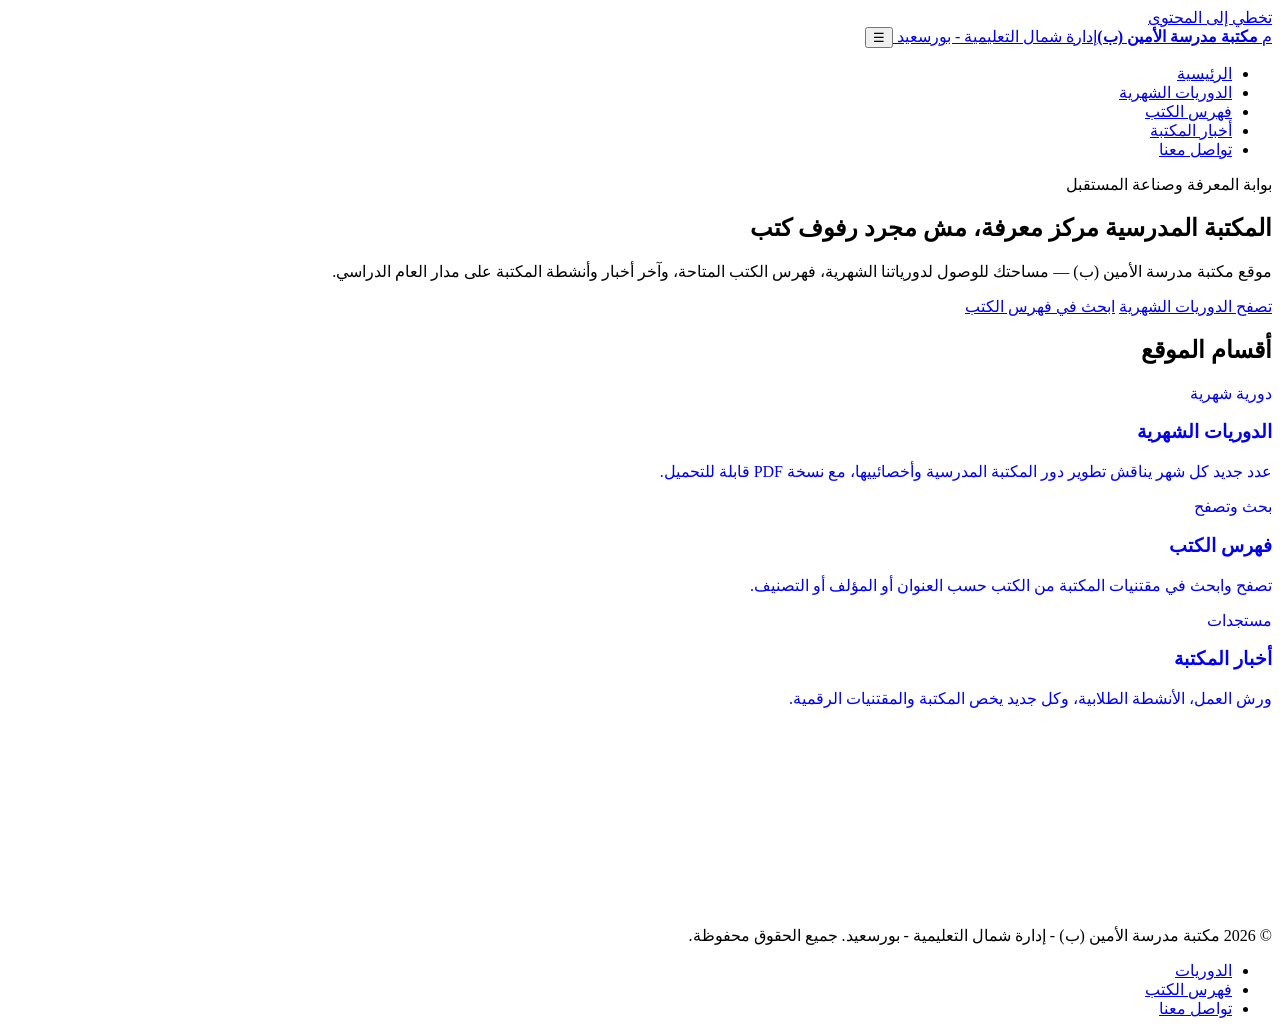
==== index.html @ 22f318e9 "Add files via upload" ====
<!DOCTYPE html>
<html lang="ar" dir="rtl">
<head>
<meta charset="UTF-8">
<meta name="viewport" content="width=device-width, initial-scale=1">
<title>مكتبة مدرسة الأمين (ب) — الرئيسية</title>
<meta name="description" content="الموقع الرسمي لمكتبة مدرسة الأمين (ب) - إدارة شمال التعليمية، بورسعيد. الدوريات الشهرية، فهرس الكتب، أخبار المكتبة.">
<link rel="preconnect" href="https://fonts.googleapis.com">
<link href="https://fonts.googleapis.com/css2?family=Tajawal:wght@400;500;700;800&display=swap" rel="stylesheet">
<link rel="stylesheet" href="assets/style.css">
</head>
<body>
<a href="#main" class="skip-link">تخطي إلى المحتوى</a>

<header class="site-header">
  <div class="wrap">
    <a class="brand" href="index.html">
      <span class="brand-mark">م</span>
      <span class="brand-text"><b>مكتبة مدرسة الأمين (ب)</b><span>إدارة شمال التعليمية - بورسعيد</span></span>
    </a>
    <button class="nav-toggle" aria-label="فتح القائمة" aria-expanded="false">☰</button>
    <nav>
      <ul class="nav-links">
        <li><a href="index.html" aria-current="page">الرئيسية</a></li>
        <li><a href="periodicals.html">الدوريات الشهرية</a></li>
        <li><a href="catalog.html">فهرس الكتب</a></li>
        <li><a href="news.html">أخبار المكتبة</a></li>
        <li><a href="contact.html">تواصل معنا</a></li>
      </ul>
    </nav>
  </div>
</header>

<main id="main">

  <section class="hero">
    <div class="wrap">
      <div class="eyebrow"><span class="line"></span>بوابة المعرفة وصناعة المستقبل</div>
      <h1>المكتبة المدرسية <span class="accent">مركز معرفة</span>، مش مجرد رفوف كتب</h1>
      <p class="lead">
        موقع مكتبة مدرسة الأمين (ب) — مساحتك للوصول لدورياتنا الشهرية، فهرس الكتب المتاحة،
        وآخر أخبار وأنشطة المكتبة على مدار العام الدراسي.
      </p>
      <div class="hero-cta">
        <a class="btn btn-primary" href="periodicals.html">تصفح الدوريات الشهرية</a>
        <a class="btn btn-outline" href="catalog.html">ابحث في فهرس الكتب</a>
      </div>
    </div>
  </section>

  <section class="section">
    <div class="wrap">
      <div class="section-head">
        <h2>أقسام الموقع</h2>
      </div>
      <div class="card-grid">
        <a class="card" href="periodicals.html" style="text-decoration:none;">
          <div class="tag" style="margin-bottom:12px;">دورية شهرية</div>
          <h3>الدوريات الشهرية</h3>
          <p>عدد جديد كل شهر يناقش تطوير دور المكتبة المدرسية وأخصائييها، مع نسخة PDF قابلة للتحميل.</p>
        </a>
        <a class="card" href="catalog.html" style="text-decoration:none;">
          <div class="tag" style="margin-bottom:12px;">بحث وتصفح</div>
          <h3>فهرس الكتب</h3>
          <p>تصفح وابحث في مقتنيات المكتبة من الكتب حسب العنوان أو المؤلف أو التصنيف.</p>
        </a>
        <a class="card" href="news.html" style="text-decoration:none;">
          <div class="tag" style="margin-bottom:12px;">مستجدات</div>
          <h3>أخبار المكتبة</h3>
          <p>ورش العمل، الأنشطة الطلابية، وكل جديد يخص المكتبة والمقتنيات الرقمية.</p>
        </a>
      </div>
    </div>
  </section>

  <section class="section" style="padding-top:0;">
    <div class="wrap">
      <div style="background:var(--navy); color:#fff; border-radius:var(--radius-lg); padding:32px; display:flex; justify-content:space-between; align-items:center; gap:20px; flex-wrap:wrap;">
        <div>
          <div class="tag" style="background:rgba(255,255,255,.1); border-color:rgba(255,255,255,.2); color:#fff;">العدد الأول - سبتمبر 2026</div>
          <h3 style="color:#fff; margin-top:12px; font-size:20px;">المكتبة المدرسية: بوابة المعرفة وصناعة المستقبل</h3>
          <p style="color:rgba(255,255,255,.7); margin-top:8px; font-size:13.5px; max-width:50ch;">
            رؤية متجددة لدور المكتبة وأخصائي المكتبات في دعم العملية التعليمية وبناء مجتمع المعرفة.
          </p>
        </div>
        <a class="btn" style="background:var(--gold); color:var(--navy); flex-shrink:0;" href="periodicals.html">اقرأ العدد</a>
      </div>
    </div>
  </section>

</main>

<footer class="site-footer">
  <div class="wrap">
    <p>© 2026 مكتبة مدرسة الأمين (ب) - إدارة شمال التعليمية - بورسعيد. جميع الحقوق محفوظة.</p>
    <ul class="footer-links">
      <li><a href="periodicals.html">الدوريات</a></li>
      <li><a href="catalog.html">فهرس الكتب</a></li>
      <li><a href="contact.html">تواصل معنا</a></li>
    </ul>
  </div>
</footer>

<script src="assets/nav.js"></script>
</body>
</html>
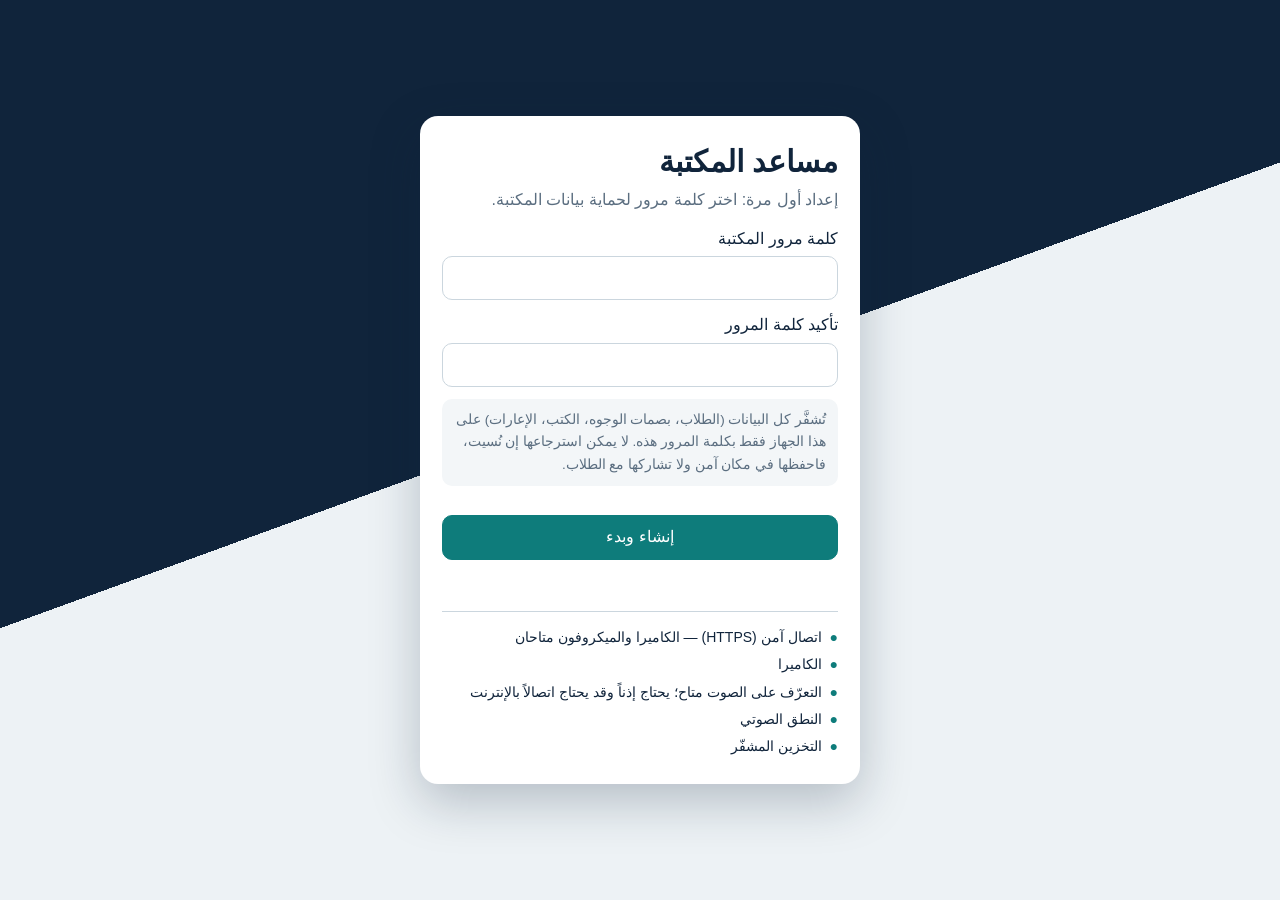
==== commit d59f5063: "Update print statement from 'Hello' to 'Goodbye'" ====
--- a/index.html
+++ b/index.html
@@ -1,106 +1,1207 @@
 <!DOCTYPE html>
 <html lang="ar" dir="rtl">
 <head>
-<meta charset="UTF-8">
-<meta name="viewport" content="width=device-width, initial-scale=1">
-<title>مكتبة مدرسة الأمين (ب) — الرئيسية</title>
-<meta name="description" content="الموقع الرسمي لمكتبة مدرسة الأمين (ب) - إدارة شمال التعليمية، بورسعيد. الدوريات الشهرية، فهرس الكتب، أخبار المكتبة.">
+<meta charset="utf-8">
+<meta name="viewport" content="width=device-width, initial-scale=1, viewport-fit=cover">
+<meta name="theme-color" content="#10243B">
+<meta name="referrer" content="no-referrer">
+<!-- سياسة الأمان: لو ظهرت رسالة "محجوب بواسطة سياسة الأمان" ولم يعمل شيء، احذف هذا السطر فقط. -->
+<meta http-equiv="Content-Security-Policy" content="default-src 'none'; script-src 'self' 'unsafe-inline' 'wasm-unsafe-eval' https://cdn.jsdelivr.net https://unpkg.com; style-src 'self' 'unsafe-inline' https://fonts.googleapis.com; font-src https://fonts.gstatic.com; img-src 'self' data: blob:; media-src 'self' blob: mediastream:; connect-src https://cdn.jsdelivr.net https://unpkg.com https://huggingface.co https://*.huggingface.co https://*.hf.co; worker-src blob:; base-uri 'none'; form-action 'none'">
+<title>مساعد المكتبة المدرسية</title>
 <link rel="preconnect" href="https://fonts.googleapis.com">
-<link href="https://fonts.googleapis.com/css2?family=Tajawal:wght@400;500;700;800&display=swap" rel="stylesheet">
-<link rel="stylesheet" href="assets/style.css">
+<link rel="stylesheet" href="https://fonts.googleapis.com/css2?family=Readex+Pro:wght@300;400;500;600&family=Reem+Kufi:wght@500;700&display=swap">
+<style>
+:root{
+  --ink:#10243B; --ink2:#1D3A57; --paper:#EDF2F5; --card:#FFFFFF;
+  --teal:#0E7C7B; --teal-d:#0A5E5D; --brass:#B8862B; --brick:#B23A2E;
+  --line:#CBD6DE; --muted:#5B6E80;
+  --ui:"Readex Pro",Tahoma,"Segoe UI",sans-serif; --head:"Reem Kufi","Readex Pro",Tahoma,sans-serif;
+  --r:14px;
+}
+*{box-sizing:border-box}
+html,body{margin:0;height:100%;background:var(--paper);color:var(--ink);font:400 16px/1.65 var(--ui);-webkit-tap-highlight-color:transparent}
+h1,h2,h3{font-family:var(--head);margin:0;font-weight:700}
+button,input,select,textarea{font:inherit;color:inherit}
+button{cursor:pointer}
+[hidden]{display:none!important}
+:focus-visible{outline:3px solid var(--brass);outline-offset:2px}
+.screen{min-height:100dvh}
+.btn{min-height:44px;padding:8px 16px;border-radius:10px;border:1.5px solid var(--line);background:#fff}
+.btn:hover{border-color:var(--ink2)}
+.btn.primary{background:var(--teal);border-color:var(--teal);color:#fff;font-weight:500}
+.btn.primary:hover{background:var(--teal-d)}
+.btn.danger{color:var(--brick);border-color:#e4bcb7}
+.btn:disabled{opacity:.5;cursor:not-allowed}
+input[type=text],input[type=password],input[type=search],input[type=number],input:not([type]),select,textarea{
+  width:100%;min-height:44px;padding:8px 12px;border:1.5px solid var(--line);border-radius:10px;background:#fff}
+label{display:block;font-weight:500;margin:12px 0 4px}
+small,.muted{color:var(--muted)}
+
+/* ---------- lock ---------- */
+#lock{display:grid;place-items:center;padding:20px;background:linear-gradient(160deg,var(--ink) 0 46%,var(--paper) 46% 100%)}
+.lockcard{width:min(440px,100%);background:var(--card);border-radius:18px;padding:26px 22px;box-shadow:0 18px 50px rgba(16,36,59,.25)}
+.lockcard h1{font-size:30px;line-height:1.3}
+.lockcard .sub{color:var(--muted);margin:6px 0 10px}
+.err{color:var(--brick);min-height:1.6em;margin:8px 0 0}
+.env{list-style:none;margin:18px 0 0;padding:14px 0 0;border-top:1px solid var(--line);display:grid;gap:4px;font-size:14px}
+.env li::before{content:"●";margin-inline-end:8px}
+.env .ok::before{color:var(--teal)} .env .no::before{color:var(--brick)} .env .warn::before{color:var(--brass)}
+.note{font-size:13.5px;background:#F3F6F8;border-radius:10px;padding:10px 12px;margin-top:12px;color:var(--muted)}
+
+/* ---------- kiosk ---------- */
+#kiosk{display:grid;grid-template-rows:auto minmax(0,1fr) auto;grid-template-columns:minmax(0,1fr);height:100dvh}
+.bar{display:flex;align-items:center;justify-content:space-between;gap:10px;padding:10px 14px;background:var(--ink);color:#fff}
+.brand{display:flex;align-items:center;gap:10px}
+.brand strong{font-family:var(--head);font-size:21px;letter-spacing:.2px}
+.mark{width:26px;height:30px;border-radius:3px 3px 3px 3px;background:linear-gradient(90deg,var(--brass) 0 22%,#fff 22% 100%);position:relative;display:inline-block}
+.mark::after{content:"";position:absolute;inset:6px 5px 6px 9px;border-top:2px solid var(--ink);border-bottom:2px solid var(--ink)}
+.bar-actions{display:flex;gap:6px}
+.icon{width:44px;height:44px;border-radius:10px;border:1.5px solid rgba(255,255,255,.25);background:transparent;color:#fff;display:grid;place-items:center}
+.icon[aria-pressed=false]{opacity:.55}
+.icon svg,.mic svg{width:22px;height:22px;fill:none;stroke:currentColor;stroke-width:1.8;stroke-linecap:round;stroke-linejoin:round}
+.stage{display:grid;grid-template-rows:auto 1fr;min-height:0;gap:10px;padding:10px 12px 0}
+.cam{position:relative;width:100%;max-height:34dvh;aspect-ratio:4/3;margin-inline:auto;background:#0b1826;border-radius:var(--r);overflow:hidden}
+.cam .mirror{position:absolute;inset:0;transform:scaleX(-1)}
+.cam video,.cam canvas{position:absolute;inset:0;width:100%;height:100%;object-fit:contain}
+.cam.off .mirror{opacity:.15}
+.chip{position:absolute;inset-inline:10px;bottom:10px;padding:7px 12px;border-radius:999px;background:rgba(16,36,59,.86);color:#fff;font-size:15px;text-align:center;border:1.5px solid var(--brass)}
+.chip.known{border-color:#3ecfcb}
+.chip.guest{border-color:var(--line)}
+.talk{min-height:0;display:flex;flex-direction:column}
+.log{flex:1;min-height:0;overflow-y:auto;display:flex;flex-direction:column;gap:10px;padding:4px 2px 8px;scroll-behavior:smooth}
+.msg{max-width:92%;padding:10px 14px;border-radius:14px;white-space:pre-wrap;overflow-wrap:anywhere}
+.msg.bot{align-self:flex-start;background:var(--card);border:1.5px solid var(--line);border-start-start-radius:4px}
+.msg.me{align-self:flex-end;background:var(--ink2);color:#fff;border-start-end-radius:4px}
+.msg.sys{align-self:center;background:transparent;color:var(--muted);font-size:14px;padding:2px}
+.interim{min-height:1.5em;color:var(--muted);font-size:15px;padding:0 4px}
+.cards{display:grid;gap:8px;margin-top:8px}
+.bookcard{position:relative;background:#fff;border:1.5px solid var(--line);border-radius:6px;padding:10px 14px 10px 14px;padding-inline-start:34px;display:grid;gap:2px}
+.bookcard::before{content:"";position:absolute;inset-inline-start:11px;top:50%;width:11px;height:11px;margin-top:-6px;border-radius:50%;background:var(--paper);border:1.5px solid var(--line)}
+.bookcard h3{font-size:18px;line-height:1.4;padding-bottom:4px;border-bottom:2px solid #d9a9a3}
+.bookcard .meta{display:flex;flex-wrap:wrap;gap:8px;align-items:center;font-size:14px;color:var(--muted);padding-top:4px}
+.shelf{border:1.5px solid var(--ink2);color:var(--ink2);border-radius:5px;padding:0 8px;font-weight:600}
+.pill{border-radius:999px;padding:0 10px;font-size:13.5px;font-weight:500}
+.pill.yes{background:#dcf1ef;color:var(--teal-d)} .pill.no{background:#f6dcd8;color:var(--brick)}
+.bookcard .btn{justify-self:start;min-height:38px;margin-top:6px;padding:4px 14px}
+.dock{padding:8px 12px calc(10px + env(safe-area-inset-bottom));background:var(--paper);border-top:1px solid var(--line)}
+.chips{display:flex;gap:8px;overflow-x:auto;padding-bottom:8px;scrollbar-width:none}
+.chips::-webkit-scrollbar{display:none}
+.chips button{flex:none;min-height:38px;padding:4px 14px;border-radius:999px;border:1.5px solid var(--line);background:#fff;font-size:14.5px}
+.chips button.ai-toggle{border-color:var(--brass);color:var(--ink2);font-weight:600}
+.chips button.ai-toggle[aria-pressed=true]{background:#fff2d6;border-color:var(--brass)}
+.row{display:flex;gap:8px;align-items:center}
+.mic{flex:none;width:58px;height:58px;border-radius:50%;border:0;background:var(--ink2);color:#fff;display:grid;place-items:center;position:relative}
+.mic[aria-pressed=true]{background:var(--teal)}
+.mic[aria-pressed=true]::after{content:"";position:absolute;inset:-6px;border-radius:50%;border:2px solid var(--teal);animation:pulse 1.6s ease-out infinite}
+.mic:disabled{opacity:.4}
+@keyframes pulse{from{transform:scale(.92);opacity:.9}to{transform:scale(1.25);opacity:0}}
+@media (prefers-reduced-motion:reduce){.mic[aria-pressed=true]::after{animation:none}.log{scroll-behavior:auto}}
+@media (min-width:860px){
+  .stage{grid-template-rows:none;grid-template-columns:minmax(320px,44%) 1fr;gap:16px;padding:16px 18px 0}
+  .cam{max-height:none;height:min(62dvh,520px);width:100%;aspect-ratio:auto;align-self:start}
+  .dock{padding-inline:18px}
+}
+
+/* ---------- overlays ---------- */
+.veil{position:fixed;inset:0;background:rgba(16,36,59,.94);color:#fff;display:grid;place-items:center;text-align:center;padding:24px;z-index:50}
+.veil .box{max-width:420px}
+.spin{width:38px;height:38px;border-radius:50%;border:4px solid rgba(255,255,255,.25);border-top-color:var(--brass);margin:0 auto 14px;animation:sp 1s linear infinite}
+@keyframes sp{to{transform:rotate(360deg)}}
+@media (prefers-reduced-motion:reduce){.spin{animation-duration:3s}}
+.toast{position:fixed;inset-inline:14px;bottom:96px;background:var(--ink);color:#fff;padding:12px 16px;border-radius:12px;z-index:70;text-align:center;box-shadow:0 8px 30px rgba(0,0,0,.3)}
+
+/* ---------- admin ---------- */
+.admin{position:fixed;inset:0;background:var(--paper);z-index:40;display:grid;grid-template-rows:auto minmax(0,1fr);grid-template-columns:minmax(0,1fr);overflow:hidden}
+.admin>header{background:var(--ink);color:#fff;padding:10px 14px;display:flex;gap:10px;align-items:center;flex-wrap:wrap}
+.admin h2{font-size:20px;margin-inline-end:auto}
+.admin>header .btn{background:transparent;color:#fff;border-color:rgba(255,255,255,.4)}
+.tabs{display:flex;gap:4px;overflow-x:auto;flex:1 1 100%;order:3;min-width:0}
+.tabs button{flex:none;min-height:40px;padding:4px 16px;border-radius:9px;border:0;background:transparent;color:#cfe0ee}
+.tabs button[aria-selected=true]{background:#fff;color:var(--ink);font-weight:600}
+#adminBody{overflow:auto;padding:14px;max-width:900px;width:100%;margin-inline:auto}
+.toolbar{display:flex;gap:8px;margin-bottom:12px;flex-wrap:wrap}
+.toolbar input{flex:1 1 180px;width:auto}
+.item{display:flex;gap:8px;align-items:center;background:#fff;border:1.5px solid var(--line);border-radius:12px;padding:10px 12px;margin-bottom:8px;flex-wrap:wrap}
+.item .grow{flex:1 1 200px;min-width:0}
+.item .btn{min-height:38px;padding:2px 12px}
+.item.late{border-color:#e4bcb7;background:#fdf3f1}
+.panel{background:#fff;border:1.5px solid var(--line);border-radius:12px;padding:14px;margin-bottom:14px}
+.panel h3{font-size:19px;margin-bottom:6px}
+.grid2{display:grid;grid-template-columns:repeat(auto-fit,minmax(200px,1fr));gap:0 14px}
+.chk{display:flex;gap:10px;align-items:flex-start;font-weight:400;margin:10px 0}
+.chk input{width:22px;height:22px;flex:none;margin-top:3px}
+.mini{width:100%;max-width:340px;aspect-ratio:4/3;background:#0b1826;border-radius:12px;transform:scaleX(-1);object-fit:cover;display:block}
+.guide{font-weight:500;color:var(--teal-d);min-height:1.7em}
+.empty{color:var(--muted);text-align:center;padding:24px 8px}
+textarea{min-height:120px;direction:ltr;text-align:left;font-family:ui-monospace,Menlo,Consolas,monospace;font-size:14px}
+.gate{position:fixed;inset:0;z-index:60;background:rgba(16,36,59,.7);display:grid;place-items:center;padding:16px}
+.gate .lockcard{padding:20px}
+table{width:100%;border-collapse:collapse;font-size:14.5px}
+th,td{text-align:start;padding:8px 6px;border-bottom:1px solid var(--line);vertical-align:top}
+</style>
 </head>
 <body>
-<a href="#main" class="skip-link">تخطي إلى المحتوى</a>
-
-<header class="site-header">
-  <div class="wrap">
-    <a class="brand" href="index.html">
-      <span class="brand-mark">م</span>
-      <span class="brand-text"><b>مكتبة مدرسة الأمين (ب)</b><span>إدارة شمال التعليمية - بورسعيد</span></span>
-    </a>
-    <button class="nav-toggle" aria-label="فتح القائمة" aria-expanded="false">☰</button>
-    <nav>
-      <ul class="nav-links">
-        <li><a href="index.html" aria-current="page">الرئيسية</a></li>
-        <li><a href="periodicals.html">الدوريات الشهرية</a></li>
-        <li><a href="catalog.html">فهرس الكتب</a></li>
-        <li><a href="news.html">أخبار المكتبة</a></li>
-        <li><a href="contact.html">تواصل معنا</a></li>
-      </ul>
-    </nav>
+
+<!-- ============ شاشة القفل / الإعداد الأول ============ -->
+<main id="lock" class="screen">
+  <div class="lockcard">
+    <h1 id="lockTitle">مساعد المكتبة</h1>
+    <p class="sub" id="lockSub"></p>
+    <form id="lockForm" autocomplete="off">
+      <label for="pw1" id="pw1l">كلمة مرور المكتبة</label>
+      <input id="pw1" type="password" minlength="6" maxlength="100" required autocomplete="current-password">
+      <div id="pw2wrap" hidden>
+        <label for="pw2">تأكيد كلمة المرور</label>
+        <input id="pw2" type="password" minlength="6" maxlength="100" autocomplete="new-password">
+        <p class="note">تُشفَّر كل البيانات (الطلاب، بصمات الوجوه، الكتب، الإعارات) على هذا الجهاز فقط بكلمة المرور هذه. لا يمكن استرجاعها إن نُسيت، فاحفظها في مكان آمن ولا تشاركها مع الطلاب.</p>
+      </div>
+      <button class="btn primary" id="lockBtn" style="width:100%;margin-top:16px" type="submit">فتح</button>
+      <p class="err" id="lockErr" role="alert"></p>
+    </form>
+    <ul class="env" id="env" aria-label="فحص جاهزية الجهاز"></ul>
   </div>
-</header>
-
-<main id="main">
-
-  <section class="hero">
-    <div class="wrap">
-      <div class="eyebrow"><span class="line"></span>بوابة المعرفة وصناعة المستقبل</div>
-      <h1>المكتبة المدرسية <span class="accent">مركز معرفة</span>، مش مجرد رفوف كتب</h1>
-      <p class="lead">
-        موقع مكتبة مدرسة الأمين (ب) — مساحتك للوصول لدورياتنا الشهرية، فهرس الكتب المتاحة،
-        وآخر أخبار وأنشطة المكتبة على مدار العام الدراسي.
-      </p>
-      <div class="hero-cta">
-        <a class="btn btn-primary" href="periodicals.html">تصفح الدوريات الشهرية</a>
-        <a class="btn btn-outline" href="catalog.html">ابحث في فهرس الكتب</a>
-      </div>
+</main>
+
+<!-- ============ الشاشة الرئيسية للمساعد ============ -->
+<div id="kiosk" class="screen" hidden>
+  <header class="bar">
+    <div class="brand"><span class="mark" aria-hidden="true"></span><strong id="brandName">مساعد المكتبة</strong></div>
+    <div class="bar-actions">
+      <button class="icon" id="btnFull" aria-label="ملء الشاشة"></button>
+      <button class="icon" id="btnCam" aria-pressed="true" aria-label="تشغيل أو إيقاف الكاميرا"></button>
+      <button class="icon" id="btnAdmin" aria-label="لوحة الإدارة"></button>
+    </div>
+  </header>
+  <section class="stage">
+    <div class="cam" id="camBox">
+      <div class="mirror"><video id="video" playsinline muted></video><canvas id="overlay"></canvas></div>
+      <div class="chip" id="chip" aria-live="polite">جارٍ التجهيز…</div>
+    </div>
+    <div class="talk">
+      <div class="log" id="log" aria-live="polite"></div>
+      <div class="interim" id="interim"></div>
     </div>
   </section>
-
-  <section class="section">
-    <div class="wrap">
-      <div class="section-head">
-        <h2>أقسام الموقع</h2>
-      </div>
-      <div class="card-grid">
-        <a class="card" href="periodicals.html" style="text-decoration:none;">
-          <div class="tag" style="margin-bottom:12px;">دورية شهرية</div>
-          <h3>الدوريات الشهرية</h3>
-          <p>عدد جديد كل شهر يناقش تطوير دور المكتبة المدرسية وأخصائييها، مع نسخة PDF قابلة للتحميل.</p>
-        </a>
-        <a class="card" href="catalog.html" style="text-decoration:none;">
-          <div class="tag" style="margin-bottom:12px;">بحث وتصفح</div>
-          <h3>فهرس الكتب</h3>
-          <p>تصفح وابحث في مقتنيات المكتبة من الكتب حسب العنوان أو المؤلف أو التصنيف.</p>
-        </a>
-        <a class="card" href="news.html" style="text-decoration:none;">
-          <div class="tag" style="margin-bottom:12px;">مستجدات</div>
-          <h3>أخبار المكتبة</h3>
-          <p>ورش العمل، الأنشطة الطلابية، وكل جديد يخص المكتبة والمقتنيات الرقمية.</p>
-        </a>
-      </div>
+  <footer class="dock">
+    <div class="chips" id="quick"></div>
+    <div class="row">
+      <button class="mic" id="btnMic" aria-pressed="false" aria-label="تشغيل الميكروفون"></button>
+      <input id="txt" type="text" maxlength="300" placeholder="اكتب سؤالك هنا…" enterkeyhint="send" autocomplete="off">
+      <button class="btn primary" id="btnSend">إرسال</button>
     </div>
-  </section>
-
-  <section class="section" style="padding-top:0;">
-    <div class="wrap">
-      <div style="background:var(--navy); color:#fff; border-radius:var(--radius-lg); padding:32px; display:flex; justify-content:space-between; align-items:center; gap:20px; flex-wrap:wrap;">
-        <div>
-          <div class="tag" style="background:rgba(255,255,255,.1); border-color:rgba(255,255,255,.2); color:#fff;">العدد الأول - سبتمبر 2026</div>
-          <h3 style="color:#fff; margin-top:12px; font-size:20px;">المكتبة المدرسية: بوابة المعرفة وصناعة المستقبل</h3>
-          <p style="color:rgba(255,255,255,.7); margin-top:8px; font-size:13.5px; max-width:50ch;">
-            رؤية متجددة لدور المكتبة وأخصائي المكتبات في دعم العملية التعليمية وبناء مجتمع المعرفة.
-          </p>
-        </div>
-        <a class="btn" style="background:var(--gold); color:var(--navy); flex-shrink:0;" href="periodicals.html">اقرأ العدد</a>
-      </div>
-    </div>
-  </section>
-
-</main>
-
-<footer class="site-footer">
-  <div class="wrap">
-    <p>© 2026 مكتبة مدرسة الأمين (ب) - إدارة شمال التعليمية - بورسعيد. جميع الحقوق محفوظة.</p>
-    <ul class="footer-links">
-      <li><a href="periodicals.html">الدوريات</a></li>
-      <li><a href="catalog.html">فهرس الكتب</a></li>
-      <li><a href="contact.html">تواصل معنا</a></li>
-    </ul>
-  </div>
-</footer>
-
-<script src="assets/nav.js"></script>
+  </footer>
+</div>
+
+<!-- ============ لوحة الإدارة ============ -->
+<div class="admin" id="admin" role="dialog" aria-modal="true" aria-label="لوحة الإدارة" hidden>
+  <header>
+    <h2>لوحة الإدارة</h2>
+    <button class="btn" id="adminClose">إغلاق</button>
+    <nav class="tabs" id="tabs" role="tablist"></nav>
+  </header>
+  <div id="adminBody"></div>
+</div>
+
+<div id="overlays"></div>
+
+<!-- =====================================================================
+     1) محرك الفهم اللغوي (عربي مصري/فصحى) — دوال نقية بدون واجهة
+     ===================================================================== -->
+<script id="core">
+const NLU=(()=>{
+  const DIG='٠١٢٣٤٥٦٧٨٩', PDIG='۰۱۲۳۴۵۶۷۸۹';
+  function norm(s){
+    return String(s==null?'':s).toLowerCase()
+      .replace(/[\u064B-\u065F\u0670\u0640]/g,'')
+      .replace(/[أإآٱ]/g,'ا').replace(/ى/g,'ي').replace(/ة/g,'ه').replace(/ؤ/g,'و').replace(/ئ/g,'ي')
+      .replace(/[٠-٩]/g,d=>DIG.indexOf(d)).replace(/[۰-۹]/g,d=>PDIG.indexOf(d))
+      .replace(/[\u060C\u061B\u061F]/g,' ')
+      .replace(/[^\u0600-\u06FFa-z0-9\s]/g,' ')
+      .replace(/\s+/g,' ').trim();
+  }
+  const tok=s=>norm(s).split(' ').filter(Boolean);
+  const SYN={'قصص':'قص','حكايات':'حكايه','علوم':'علم','كتب':'كتاب'};
+  function stem(t){
+    if(t.startsWith('ال')&&t.length>3) t=t.slice(2);
+    if(SYN[t]) return SYN[t];
+    if(t.length>4&&t.endsWith('ات')) t=t.slice(0,-2);
+    else if(t.length>3&&t.endsWith('ه')) t=t.slice(0,-1);
+    return t;
+  }
+  function near(a,b){
+    if(a===b) return true;
+    const la=a.length, lb=b.length; if(Math.abs(la-lb)>1) return false;
+    let i=0,j=0,e=0;
+    while(i<la&&j<lb){
+      if(a[i]===b[j]){i++;j++;continue;}
+      if(++e>1) return false;
+      if(la>lb) i++; else if(lb>la) j++; else {i++;j++;}
+    }
+    return e+(la-i)+(lb-j)<=1;
+  }
+  const STOP=new Set(('في فيه عندكم عندك عندنا لو سمحت ممكن يا ده دي دا دول عن علي من الي ان هل كام ايه اي اللي بتاع بتاعه ليا لي انا نفسي حابب اريد ابغي عايز عايزه عاوز عاوزه محتاج محتاجه دور دورلي ابحث بحث هات هاتلي وريني اعرض كتاب كتب مؤلف تاليف كاتب للكاتب ليه بس طيب لما او و مع هو هي موجود متاح استعير استعاره اخد هاخد اعيرني اعير استلف اقترض سجل ارجع رجع اسلم رشح رشحلي اقترح فضلك تحب اقرا اقراه حاجه حاجات شويه عندكوا فيها فيهم كمان تاني').split(' ').map(norm));
+  const qWords=n=>n.split(' ').filter(w=>w&&!STOP.has(w));
+  function variants(w){
+    const v=new Set([stem(w)]);
+    if(w.length>3&&/^[لبو]/.test(w)) {const s=stem(w.slice(1)); if(s.length>=3) v.add(s);}
+    if(w.startsWith('لل')&&w.length>4) v.add(stem('ال'+w.slice(2)));
+    return [...v].filter(x=>x.length>=2);
+  }
+  function fieldScore(v,toks,w){
+    let r=0;
+    for(const t of toks){
+      if(t===v) return w;
+      if(v.length>=3&&t.startsWith(v)) r=Math.max(r,.75*w);
+      else if(v.length>=4&&near(t,v)) r=Math.max(r,.6*w);
+    }
+    return r;
+  }
+  function search(query,S,limit=5){
+    const ws=qWords(norm(query)); if(!ws.length) return [];
+    const out=[];
+    for(const b of S.books){
+      const F={t:tok(b.title).map(stem),a:tok(b.author).map(stem),s:tok((b.subject||'')+' '+(b.keywords||'')).map(stem)};
+      let total=0,hit=0;
+      for(const w of ws){
+        let best=0;
+        for(const v of variants(w)) best=Math.max(best,fieldScore(v,F.t,2),fieldScore(v,F.a,1.5),fieldScore(v,F.s,1));
+        if(best>0) hit++; total+=best;
+      }
+      const score=total/(ws.length*2);
+      if(hit>=Math.ceil(ws.length/2)&&score>=0.3) out.push({book:b,score});
+    }
+    out.sort((x,y)=>y.score-x.score||x.book.title.localeCompare(y.book.title,'ar'));
+    return out.slice(0,limit);
+  }
+  const activeLoans=(S,sid)=>S.loans.filter(l=>l.studentId===sid&&!l.returned);
+  const avail=(S,b)=>b.copies-S.loans.filter(l=>l.bookId===b.id&&!l.returned).length;
+  const isOverdue=(l,now=Date.now())=>!l.returned&&now>l.due;
+  const bookById=(S,id)=>S.books.find(b=>b.id===id);
+  const first=st=>String(st.name||'').trim().split(/\s+/)[0]||'';
+  const fmtDate=ts=>new Date(ts).toLocaleDateString('ar-EG',{weekday:'long',day:'numeric',month:'long'});
+  const uid=()=>Date.now().toString(36)+Math.random().toString(36).slice(2,8);
+  const nCopies=a=>a===1?'نسخة واحدة':a===2?'نسختين':a<=10?a+' نسخ':a+' نسخة';
+  function bookLine(b,S){
+    const a=avail(S,b);
+    return `«${b.title}»${b.author?'، تأليف '+b.author:''}${a>0?`، متاح ${nCopies(a)}`:'، كل النسخ معارة حالياً'}${b.shelf?`، على الرف ${b.shelf}`:''}`;
+  }
+  const say=(R,t)=>{R.say+=(R.say?' ':'')+t;return R;};
+  const pick=a=>a[Math.floor(Math.random()*a.length)];
+
+  const YES=/^(اه|ايوه|ايوا|اي|نعم|تمام|ماشي|اكيد|موافق|طبعا|يلا|اوكي|اوكيه|ok|okay|yes|ياريت|سجل|اتفضل|اكد)(\s|$)/;
+  const NO=/^(لا|لاء|مش|الغي|الغاء|بلاش|كنسل|خلاص|no|لسه)(\s|$)/;
+  const ORD=[[/(^|\s)(الاول|اول|الاولي|اولي|واحد|1)(\s|$)/,1],[/(^|\s)(التاني|الثاني|ثاني|تاني|الثانيه|اتنين|2)(\s|$)/,2],[/(^|\s)(التالت|الثالث|ثالث|تالت|الثالثه|تلاته|3)(\s|$)/,3]];
+  const ordinal=n=>{for(const [re,k] of ORD) if(re.test(n)) return k; return 0;};
+  const RE={
+    salam:/(^|\s)(ال)?سلام عليكم/,
+    thanks:/(شكرا|متشكر|تسلم|يسلمو|جزاك|ميرسي|مرسي)/,
+    bye:/(مع السلامه|الي اللقاء|(^|\s)باي(\s|$)|(^|\s)سلام(\s|$)|همشي|تصبح علي خير|اشوفك)/,
+    greet:/^(اهلا|مرحبا|هاي|هلو|صباح|مساء|ازيك|عامل ايه|اخبارك|ايه الاخبار)/,
+    identity:/(انت مين|مين انت|اسمك|بتعمل ايه|تقدر تعمل ايه|تعرف تعمل ايه)|^(ساعدني|مساعده)$/,
+    whoami:/(انا مين|اسمي ايه|تعرفني|عارفني)/,
+    hours:/(مواعيد|ساعات (العمل|الدوام)|بتفتحو|بتقفلو|تفتحو|تقفلو|فاتحه|مفتوحه|الدوام)/,
+    rules:/(شروط|قواعد|قوانين|غرامه|مده الاستعاره|كام يوم|اقصي عدد|كام كتاب|عدد الكتب)/,
+    myloans:/(استعرت|كتبي|اللي معايا|الكتب اللي (معايا|عندي)|موعد (التسليم|الارجاع|الرد|الرجوع)|ارجعهم امتي|ارجع امتي|متاخر)/,
+    ret:/(ارجع|رجع|ارجاع|اسلم|تسليم|ارد كتاب|رد كتاب)/,
+    borrow:/(استعير|استعاره|اعيرني|اعير|هاخد|اخد كتاب|عايز اخد|عاوز اخد|اقترض|استلف|اشيل كتاب)/,
+    recommend:/(رشح|اقترح|نصيح|ايه احسن|حاجه حلوه|كتاب حلو|كتاب كويس|اقرا ايه|اقرا اي)/,
+    time:/(الساعه كام|الساعه كم|التاريخ كام|تاريخ النهارده|التاريخ النهارده|النهارده ايه|النهارده كام|يوم ايه)/,
+    joke:/(نكته|هزار|فرفشني|اضحكني)/,
+    bookish:/(كتاب|كتب|روايه|روايات|قصه|قصص|مؤلف|كاتب|ديوان|موسوعه|عندكم|عندك|عايز|عاوز|محتاج|دور|ابحث|هات)/
+  };
+  const JOKES=['مرة واحد سأل أمين المكتبة: عندك كتاب عن الصبر؟ قاله: أيوه، بس متاخد من أسبوعين وماحدش رجّعه.','ليه الكتاب ماكانش بيزعل أبداً؟ لأن أي حد بيقلّب صفحته بيرجع يفتحه تاني.','قالوا لواحد: مالك بتقرا كتاب مقلوب؟ قال: أصلي عايز أعرف النهاية الأول.'];
+  const UNKNOWN=['معلش مفهمتش قصدك. تقدر تسألني عن كتاب، أو تقول "عايز أستعير…"، أو تسأل عن مواعيد المكتبة.','مش متأكد إني فهمتك. جرّب تقولي اسم كتاب أو مؤلف، أو اسأل "تقدر تعمل إيه؟".'];
+
+  function greeting(st,S,d,repeat){
+    const h=d.getHours(), tod=h<5?'مساء الخير':h<12?'صباح الخير':h<17?'نهارك سعيد':'مساء الخير';
+    const lib=S.settings.libraryName, bot=S.settings.botName;
+    if(!st) return `${tod}! أهلاً بيك في ${lib}. أنا ${bot}، اسألني عن أي كتاب. وعشان أسجل استعارة لازم أتعرف عليك بوشك.`;
+    const f=st.gender==='f', nm=first(st);
+    if(repeat) return `أهلاً بيك${f?'ي':''} تاني يا ${nm}! تحب${f?'ي':''} أساعدك في إيه؟`;
+    let s=`${tod} يا ${nm}! نور${f?'تي':'ت'} ${lib}.`;
+    const mine=activeLoans(S,st.id), now=d.getTime();
+    const late=mine.find(l=>isOverdue(l,now));
+    if(late){const b=bookById(S,late.bookId); if(b) s+=` عندك كتاب متأخر: «${b.title}»، ياريت ترجعه لأمين المكتبة.`;}
+    else{const soon=mine.filter(l=>l.due-now<2*86400000).sort((a,b)=>a.due-b.due)[0];
+      if(soon){const b=bookById(S,soon.bookId); if(b) s+=` وكتاب «${b.title}» موعد رجوعه ${fmtDate(soon.due)}.`;}}
+    return s+` تحب${f?'ي':''} أساعدك في إيه؟`;
+  }
+
+  function showBook(b,S,R){R.books=[b.id];return say(R,'لقيت '+bookLine(b,S)+'.');}
+  function notFound(raw,ses,R){
+    say(R,'مش لاقي كتاب بالوصف ده في المكتبة. تحب أسجل طلب لأمين المكتبة عشان يفكر يجيبه؟');
+    ses.pending={type:'confirm',kind:'request',text:String(raw).slice(0,120)};
+    return R;
+  }
+  function searchReply(raw,ses,S,R,forceNotFound){
+    const res=search(raw,S);
+    if(!res.length) return forceNotFound?notFound(raw,ses,R):null;
+    const top=res.slice(0,3); R.books=top.map(x=>x.book.id);
+    if(top.length===1||top[0].score>=top[1].score*1.5) {R.books=[top[0].book.id]; return say(R,'لقيت '+bookLine(top[0].book,S)+'.');}
+    say(R,`لقيت ${res.length>3?'أكتر من 3':res.length} كتب مناسبة: `+top.map((x,i)=>`${['الأول','التاني','التالت'][i]}: ${bookLine(x.book,S)}`).join('. ')+'.');
+    return R;
+  }
+  function doBorrow(b,ses,S,R){
+    const st=ses.student;
+    if(!st){
+      ses.deferred={action:'borrow',bookId:b.id};
+      if(S.settings.codeLogin){ses.pending={type:'code'};return say(R,'عشان أسجل الاستعارة لازم أعرفك. قولي كود الطالب بتاعك، أو قرّب وشك من الكاميرا.');}
+      return say(R,'عشان أسجل الاستعارة لازم أتعرف عليك بوشك. قرّب وشك من الكاميرا شوية وأنا أكمل معاك.');
+    }
+    const mine=activeLoans(S,st.id), now=Date.now();
+    if(S.settings.blockIfOverdue&&mine.some(l=>isOverdue(l,now))) return say(R,'عندك كتاب متأخر في الإرجاع. رجّعه لأمين المكتبة الأول وبعدين تقدر تستعير تاني.');
+    if(mine.length>=S.settings.maxLoans) return say(R,`وصلت للحد الأقصى وهو ${S.settings.maxLoans} كتب. رجّع كتاب الأول.`);
+    if(mine.some(l=>l.bookId===b.id)) return say(R,'الكتاب ده معاك بالفعل.');
+    if(avail(S,b)<=0){
+      const next=S.loans.filter(l=>l.bookId===b.id&&!l.returned).sort((x,y)=>x.due-y.due)[0];
+      R.books=[b.id];
+      return say(R,`كل نسخ «${b.title}» معارة حالياً${next?`، وأقرب نسخة المفروض ترجع ${fmtDate(next.due)}`:''}.`);
+    }
+    ses.pending={type:'confirm',kind:'borrow',bookId:b.id}; R.books=[b.id];
+    return say(R,`تمام يا ${first(st)}. أسجل استعارة «${b.title}» لمدة ${S.settings.loanDays} يوم؟`);
+  }
+  function finishBorrow(id,ses,S,R){
+    const b=bookById(S,id), st=ses.student;
+    if(!b||!st) return say(R,'حصلت مشكلة، جرّب تاني.');
+    if(avail(S,b)<=0) return say(R,'للأسف النسخة اتاخدت قبل ما أسجلها.');
+    const out=Date.now(), due=out+S.settings.loanDays*86400000;
+    S.loans.push({id:uid(),studentId:st.id,bookId:b.id,out,due,returned:null});
+    S.log.push({t:out,type:'loan',studentId:st.id,bookId:b.id}); if(S.log.length>400) S.log.splice(0,S.log.length-400);
+    R.dirty=true;
+    return say(R,`تم! «${b.title}» عندك لحد ${fmtDate(due)}. استلمه من أمين المكتبة، ومتنساش ترجعه في معاده.`);
+  }
+  function finishRequest(p,ses,S,R){
+    S.requests=S.requests||[]; S.requests.push({id:uid(),text:p.text,studentId:ses.student?ses.student.id:null,at:Date.now()});
+    R.dirty=true; return say(R,'اتسجل الطلب، وأمين المكتبة هيشوفه.');
+  }
+  function resume(ses,S){
+    const R={say:'',books:[],dirty:false,identified:null};
+    const d=ses.deferred; if(!d||!ses.student) return R;
+    ses.deferred=null;
+    if(d.action==='borrow'){const b=bookById(S,d.bookId); if(b) doBorrow(b,ses,S,R);}
+    return R;
+  }
+  function handleBorrowQuery(n,raw,ses,S,R){
+    const res=search(n,S);
+    if(!res.length) return notFound(raw,ses,R);
+    if(res.length===1||res[0].score>=res[1].score*1.35) return doBorrow(res[0].book,ses,S,R);
+    const top=res.slice(0,3); R.books=top.map(x=>x.book.id);
+    ses.pending={type:'choose',action:'borrow',ids:top.map(x=>x.book.id)};
+    return say(R,'تقصد أنهي كتاب؟ '+top.map((x,i)=>`${['الأول','التاني','التالت'][i]}: «${x.book.title}»`).join('، ')+'.');
+  }
+  function resolvePending(p,n,raw,ses,S,R){
+    if(p.type==='confirm'){
+      if(YES.test(n)) return p.kind==='borrow'?finishBorrow(p.bookId,ses,S,R):finishRequest(p,ses,S,R);
+      if(NO.test(n)) return say(R,'تمام، ألغيت.');
+      return null;
+    }
+    if(p.type==='choose'){
+      let id=null; const o=ordinal(n);
+      if(o&&p.ids[o-1]) id=p.ids[o-1];
+      else{const res=search(n,S).filter(x=>p.ids.includes(x.book.id)); if(res.length===1||(res.length>1&&res[0].score>res[1].score*1.3)) id=res[0].book.id;}
+      if(!id) return NO.test(n)?say(R,'تمام، ألغيت.'):null;
+      return doBorrow(bookById(S,id),ses,S,R);
+    }
+    if(p.type==='title') return handleBorrowQuery(n,raw,ses,S,R);
+    if(p.type==='code'){
+      if(NO.test(n)){ses.deferred=null;return say(R,'تمام، ألغيت.');}
+      const m=n.match(/\d{3,}/); if(!m) return null;
+      const st=S.students.find(s=>String(s.code)===m[0]);
+      if(!st){ses.pending=p;return say(R,'الكود ده مش متسجل عندي. جرّب تاني أو قرّب وشك من الكاميرا.');}
+      ses.student=st; R.identified=st; say(R,`أهلاً يا ${first(st)}!`);
+      const r2=resume(ses,S); say(R,r2.say); R.books=r2.books; R.dirty=r2.dirty; return R;
+    }
+    return null;
+  }
+
+  function respond(raw,ses,S){
+    const R={say:'',books:[],dirty:false,identified:null};
+    const n=norm(raw), cfg=S.settings;
+    if(!n) return say(R,'مسمعتش حاجة واضحة، ممكن تعيد؟');
+    if(ses.pending){
+      const p=ses.pending; ses.pending=null;
+      const r=resolvePending(p,n,raw,ses,S,R); if(r) return r;
+    }
+    if(RE.salam.test(n)) return say(R,'وعليكم السلام ورحمة الله وبركاته! أقدر أساعدك في إيه؟');
+    if(RE.thanks.test(n)) return say(R,pick(['العفو! أي خدمة.','تحت أمرك في أي وقت.']));
+    if(RE.bye.test(n)) return say(R,'مع السلامة! نورتنا.');
+    if(RE.greet.test(n)&&n.split(' ').length<=4) return say(R,pick(['أهلاً بيك! أقدر أساعدك في إيه؟','الحمد لله تمام، وحضرتك؟ تحب أدورلك على كتاب؟']));
+    if(RE.identity.test(n)) return say(R,`أنا ${cfg.botName}، مساعد ${cfg.libraryName}. بدور على الكتب وأقولك هي فين ومتاحة ولا لأ، وأسجّل الاستعارة، وأقولك على كتبك ومواعيد رجوعها، وأرشحلك كتب.`);
+    if(RE.whoami.test(n)) return say(R,ses.student?`إنت ${ses.student.name}${ses.student.cls?'، '+ses.student.cls:''}.`:'لسه مش متعرف عليك. قرّب وشك من الكاميرا وأنا هعرفك لو إنت مسجل عندنا.');
+    if(RE.hours.test(n)) return say(R,cfg.hours?`مواعيد المكتبة: ${cfg.hours}.`:'مواعيد المكتبة لسه مش متسجلة عندي، اسأل أمين المكتبة.');
+    if(RE.rules.test(n)) return say(R,`تقدر تستعير لحد ${cfg.maxLoans} كتب في نفس الوقت، ومدة الاستعارة ${cfg.loanDays} يوم.${cfg.blockIfOverdue?' ولو عندك كتاب متأخر مش هتقدر تستعير غير لما ترجّعه.':''} الإرجاع بيتم عن طريق أمين المكتبة.`);
+    if(RE.myloans.test(n)||(RE.ret.test(n)&&!/(كتاب|روايه|قصه)\s+\S/.test(n))){
+      if(!ses.student) return say(R,'محتاج أتعرف عليك الأول عشان أقولك على كتبك. قرّب وشك من الكاميرا.');
+      const ls=activeLoans(S,ses.student.id).sort((a,b)=>a.due-b.due), now=Date.now();
+      if(!ls.length) return say(R,'مفيش كتب معاك دلوقتي.');
+      R.books=ls.map(l=>l.bookId);
+      say(R,`معاك ${ls.length===1?'كتاب واحد':ls.length+' كتب'}: `+ls.map(l=>{const b=bookById(S,l.bookId); return `«${b?b.title:'كتاب محذوف'}» ${isOverdue(l,now)?'متأخر، كان المفروض يرجع '+fmtDate(l.due):'يرجع قبل '+fmtDate(l.due)}`;}).join('. ')+'.');
+      if(RE.ret.test(n)) say(R,'وعشان ترجّع كتاب، سلّمه لأمين المكتبة وهو هيسجّل الإرجاع.');
+      return R;
+    }
+    if(RE.ret.test(n)) return say(R,'الإرجاع بيتم عن طريق أمين المكتبة، سلّمه الكتاب وهو هيسجّله.');
+    if(RE.borrow.test(n)){
+      if(!qWords(n).length){ses.pending={type:'title'};return say(R,'أنهي كتاب تحب تستعيره؟ قولي اسمه أو اسم مؤلفه.');}
+      return handleBorrowQuery(n,raw,ses,S,R);
+    }
+    if(RE.recommend.test(n)){
+      if(qWords(n).length){const r=searchReply(raw,ses,S,R,false); if(r) return r;}
+      const mineIds=new Set(ses.student?S.loans.filter(l=>l.studentId===ses.student.id).map(l=>l.bookId):[]);
+      const pool=S.books.filter(b=>avail(S,b)>0&&!mineIds.has(b.id)).sort(()=>Math.random()-.5).slice(0,3);
+      if(!pool.length) return say(R,'مفيش كتب متاحة أرشحها دلوقتي.');
+      R.books=pool.map(b=>b.id);
+      return say(R,'أرشحلك: '+pool.map(b=>`«${b.title}»${b.author?' تأليف '+b.author:''}`).join('، ')+'.');
+    }
+    if(RE.time.test(n)){const d=new Date(); return say(R,`النهارده ${fmtDate(d)}، والساعة ${d.toLocaleTimeString('ar-EG',{hour:'numeric',minute:'2-digit'})}.`);}
+    if(RE.joke.test(n)) return say(R,pick(JOKES));
+    if(cfg.codeLogin&&/(كود|رقم)/.test(n)){
+      const m=n.match(/\d{3,}/), st=m&&S.students.find(s=>String(s.code)===m[0]);
+      if(st){ses.student=st;R.identified=st;say(R,`أهلاً يا ${first(st)}!`);const r2=resume(ses,S);say(R,r2.say);R.dirty=r2.dirty;return R;}
+      return say(R,'الكود ده مش متسجل عندي.');
+    }
+    const r=searchReply(raw,ses,S,R,RE.bookish.test(n)); if(r) return r;
+    Object.assign(say(R,pick(UNKNOWN)),{aiEligible:true});
+    return R;
+  }
+  return {norm,search,respond,resume,greeting,avail,activeLoans,isOverdue,first,fmtDate,uid,bookById};
+})();
+if(typeof module!=='undefined') module.exports=NLU;
+</script>
+
+<!-- =====================================================================
+     2) التطبيق: التشفير، التخزين، الرؤية، الصوت، الواجهة
+     ===================================================================== -->
+<script id="app">
+'use strict';
+(()=>{
+/* ---------- أدوات عامة ---------- */
+const $=(s,r=document)=>r.querySelector(s);
+const sleep=ms=>new Promise(r=>setTimeout(r,ms));
+const clean=(s,max=200)=>String(s==null?'':s).replace(/[\u0000-\u001F\u007F]/g,' ').replace(/\s+/g,' ').trim().slice(0,max);
+function h(sel,props,...kids){
+  const m=/^([a-z0-9]+)(.*)$/i.exec(sel), el=document.createElement(m[1]);
+  for(const c of m[2].matchAll(/([.#])([\w-]+)/g)) c[1]==='.'?el.classList.add(c[2]):(el.id=c[2]);
+  if(props&&typeof props==='object'&&!(props instanceof Node)&&!Array.isArray(props)){
+    for(const [k,v] of Object.entries(props)){
+      if(v==null||v===false) continue;
+      if(k.startsWith('on')&&typeof v==='function') el.addEventListener(k.slice(2),v);
+      else if(k==='value') el.value=v;
+      else if(k==='checked') el.checked=!!v;
+      else el.setAttribute(k,v===true?'':v);
+    }
+  } else if(props!=null) kids.unshift(props);
+  for(const k of kids.flat(Infinity)){ if(k==null||k===false) continue; el.append(k instanceof Node?k:document.createTextNode(String(k))); }
+  return el;
+}
+function sel(options,value){const s=h('select',null,options.map(([v,t])=>h('option',{value:v},t))); s.value=value; return s;}
+const field=(label,input,hint)=>h('div',null,h('label',null,label),input,hint?h('small',null,hint):null);
+function toast(msg,ms=3800){const t=h('div.toast',{role:'status'},msg);document.body.append(t);setTimeout(()=>t.remove(),ms);}
+const ICON={
+  mic:'<svg viewBox="0 0 24 24"><rect x="9" y="3" width="6" height="11" rx="3"/><path d="M5 11a7 7 0 0 0 14 0M12 18v3"/></svg>',
+  cam:'<svg viewBox="0 0 24 24"><path d="M3 8h4l2-3h6l2 3h4v11H3z"/><circle cx="12" cy="13" r="3.5"/></svg>',
+  gear:'<svg viewBox="0 0 24 24"><circle cx="12" cy="12" r="3"/><path d="M12 2v3M12 19v3M2 12h3M19 12h3M5 5l2 2M17 17l2 2M19 5l-2 2M7 17l-2 2"/></svg>',
+  full:'<svg viewBox="0 0 24 24"><path d="M4 9V4h5M20 9V4h-5M4 15v5h5M20 15v5h-5"/></svg>'
+};
+const b64e=u8=>{let s='';for(let i=0;i<u8.length;i+=0x8000) s+=String.fromCharCode.apply(null,u8.subarray(i,i+0x8000));return btoa(s);};
+const b64d=t=>{const s=atob(t),u=new Uint8Array(s.length);for(let i=0;i<s.length;i++)u[i]=s.charCodeAt(i);return u;};
+const csvCell=v=>{let s=String(v==null?'':v); if(/^[=+\-@\t\r]/.test(s)) s="'"+s; return /[",\n]/.test(s)?'"'+s.replace(/"/g,'""')+'"':s;};
+function download(name,text,type){const a=h('a',{href:URL.createObjectURL(new Blob([text],{type})),download:name});document.body.append(a);a.click();setTimeout(()=>{URL.revokeObjectURL(a.href);a.remove();},1500);}
+function parseCSV(text){
+  const rows=[];let row=[],cur='',q=false;
+  for(let i=0;i<text.length;i++){
+    const c=text[i];
+    if(q){ if(c==='"'){ if(text[i+1]==='"'){cur+='"';i++;} else q=false; } else cur+=c; }
+    else if(c==='"') q=true;
+    else if(c===','||c==='\t'||c==='؛'||c===';'){row.push(cur);cur='';}
+    else if(c==='\n'||c==='\r'){ if(c==='\r'&&text[i+1]==='\n') i++; row.push(cur);cur=''; if(row.some(x=>x.trim())) rows.push(row); row=[]; }
+    else cur+=c;
+  }
+  row.push(cur); if(row.some(x=>x.trim())) rows.push(row);
+  return rows;
+}
+window.addEventListener('securitypolicyviolation',e=>toast('حجبت سياسة الأمان: '+clean(e.blockedURI,60)+' — راجع التعليق في أعلى الملف',8000));
+
+/* ---------- التشفير والتخزين (IndexedDB + AES-GCM) ---------- */
+let dbp=null;
+const idb=()=>dbp||(dbp=new Promise((res,rej)=>{const r=indexedDB.open('school-lib-assistant',1);r.onupgradeneeded=()=>r.result.createObjectStore('kv');r.onsuccess=()=>res(r.result);r.onerror=()=>rej(r.error);}));
+const idbGet=async k=>{const db=await idb();return new Promise((res,rej)=>{const q=db.transaction('kv').objectStore('kv').get(k);q.onsuccess=()=>res(q.result);q.onerror=()=>rej(q.error);});};
+const idbSet=async(k,v)=>{const db=await idb();return new Promise((res,rej)=>{const t=db.transaction('kv','readwrite');t.objectStore('kv').put(v,k);t.oncomplete=()=>res();t.onerror=()=>rej(t.error);});};
+const idbDel=async k=>{const db=await idb();return new Promise((res,rej)=>{const t=db.transaction('kv','readwrite');t.objectStore('kv').delete(k);t.oncomplete=()=>res();t.onerror=()=>rej(t.error);});};
+
+const Vault={
+  key:null,salt:null,iters:250000,queue:Promise.resolve(),timer:null,
+  async derive(pw,salt,iters){
+    const km=await crypto.subtle.importKey('raw',new TextEncoder().encode(pw),'PBKDF2',false,['deriveKey']);
+    return crypto.subtle.deriveKey({name:'PBKDF2',salt,iterations:iters,hash:'SHA-256'},km,{name:'AES-GCM',length:256},false,['encrypt','decrypt']);
+  },
+  async open(rec,pw){
+    const key=await this.derive(pw,b64d(rec.salt),rec.iters);
+    const pt=await crypto.subtle.decrypt({name:'AES-GCM',iv:b64d(rec.iv)},key,b64d(rec.ct));
+    return {key,data:JSON.parse(new TextDecoder().decode(pt))};
+  },
+  async seal(data){
+    const iv=crypto.getRandomValues(new Uint8Array(12));
+    const ct=await crypto.subtle.encrypt({name:'AES-GCM',iv},this.key,new TextEncoder().encode(JSON.stringify(data)));
+    return {v:1,salt:b64e(this.salt),iters:this.iters,iv:b64e(iv),ct:b64e(new Uint8Array(ct))};
+  },
+  save(){ // مؤجَّل ومتسلسل لتفادي التعارض
+    clearTimeout(this.timer);
+    this.timer=setTimeout(()=>{this.queue=this.queue.then(async()=>{try{await idbSet('vault',await this.seal(S));}catch(e){console.error(e);toast('تعذّر حفظ البيانات: '+(e.name||'خطأ'));}});},350);
+  },
+  flush(){clearTimeout(this.timer);const p=this.queue.catch(()=>{}).then(async()=>{await idbSet('vault',await this.seal(S));});this.queue=p.catch(()=>{});return p;}
+};
+
+/* ---------- الحالة ---------- */
+const SAMPLE=[
+ ['الأيام','طه حسين','سيرة ذاتية',2,'أ-1'],['عودة الروح','توفيق الحكيم','رواية',2,'أ-2'],
+ ['كليلة ودمنة','ابن المقفع','قصص وحكايات',1,'أ-3'],['مقدمة ابن خلدون','ابن خلدون','تاريخ واجتماع',1,'ب-1'],
+ ['الأمير الصغير','أنطوان دو سانت إكزوبيري','رواية',2,'أ-4'],['ألف ليلة وليلة','مجهول','قصص وحكايات',1,'أ-5'],
+ ['رحلة ابن بطوطة','ابن بطوطة','رحلات وجغرافيا',1,'ب-2'],['الفيزياء المبسطة','مجموعة مؤلفين','علوم',2,'ج-1'],
+ ['أطلس العالم','مجموعة مؤلفين','جغرافيا',1,'ج-2'],['موسوعة الفضاء للناشئة','مجموعة مؤلفين','علوم وفضاء',1,'ج-3'],
+ ['المعجم الوسيط','مجمع اللغة العربية','لغة ومعاجم',1,'د-1'],['قصة الحضارة','ويل ديورانت','تاريخ',1,'ب-3']
+];
+const defaultState=libName=>({
+  v:1,students:[],loans:[],log:[],requests:[],
+  books:SAMPLE.map(([title,author,subject,copies,shelf])=>({id:NLU.uid(),title,author,subject,keywords:'',copies,shelf,sample:true})),
+  settings:{libraryName:libName||'مكتبة المدرسة',botName:'سِراج',hours:'',loanDays:14,maxLoans:3,blockIfOverdue:true,codeLogin:false,
+    threshold:0.5,speak:true,rate:1,voiceLang:'ar-EG',logVisits:true,greetCooldownMin:3}
+});
+let S=null;
+const FACES=new Map(); // studentId -> Float32Array[]
+const persist=()=>Vault.save();
+function buildFaces(){FACES.clear();for(const s of S.students)FACES.set(s.id,(s.faces||[]).map(f=>new Float32Array(b64d(f).buffer)));}
+const studentById=id=>S.students.find(s=>s.id===id);
+function pushLog(type,extra){if(!S.settings.logVisits&&type==='visit')return;S.log.push({t:Date.now(),type,...extra});if(S.log.length>400)S.log.splice(0,S.log.length-400);}
+
+/* ---------- الصوت: نطق + تعرّف ---------- */
+const Voice={
+  voice:null,speaking:false,timer:null,tok:0,cur:null,
+  init(){
+    if(!('speechSynthesis' in window)) return;
+    const pick=()=>{const vs=speechSynthesis.getVoices();const want=S.settings.voiceLang.toLowerCase();
+      this.voice=vs.find(v=>v.lang.replace('_','-').toLowerCase()===want)||vs.find(v=>v.lang.toLowerCase().startsWith('ar'))||null;};
+    pick(); speechSynthesis.addEventListener('voiceschanged',pick);
+  },
+  cancel(){this.tok++;try{speechSynthesis.cancel();}catch(e){}clearTimeout(this.timer);this.speaking=false;const r=this.cur;this.cur=null;if(r)r();},
+  speak(text){
+    return new Promise(res=>{
+      if(!S.settings.speak||!('speechSynthesis' in window)){res();return;}
+      this.cancel(); this.cur=res; Ear.pause();
+      const t=String(text).replace(/[«»"]/g,'').replace(/[\u{1F300}-\u{1FAFF}\u2600-\u27BF]/gu,'');
+      const parts=t.match(/[^.!؟?]+[.!؟?]?/g)||[t], chunks=[]; let cur='';
+      for(const p of parts){ if((cur+p).length>170&&cur){chunks.push(cur);cur=p;} else cur+=p; } if(cur.trim()) chunks.push(cur);
+      const my=++this.tok; let i=0; this.speaking=true;
+      const done=()=>{if(my!==this.tok)return;this.speaking=false;clearTimeout(this.timer);const r=this.cur;this.cur=null;if(r)r();};
+      const next=()=>{
+        if(my!==this.tok) return; if(i>=chunks.length){done();return;}
+        const u=new SpeechSynthesisUtterance(chunks[i++]);
+        u.lang=this.voice?this.voice.lang:S.settings.voiceLang; if(this.voice)u.voice=this.voice; u.rate=S.settings.rate;
+        u.onend=next; u.onerror=next; speechSynthesis.speak(u);
+      };
+      this.timer=setTimeout(done,Math.max(4000,t.length*140));
+      next();
+    });
+  }
+};
+const SR=window.SpeechRecognition||window.webkitSpeechRecognition;
+const Ear={
+  rec:null,want:false,running:false,supported:!!SR,denied:false,
+  init(){
+    if(!SR) return;
+    const r=new SR(); r.lang=S.settings.voiceLang; r.interimResults=true; r.continuous=false; r.maxAlternatives=1;
+    r.onstart=()=>{this.running=true;};
+    r.onresult=e=>{
+      let interim='',fin='';
+      for(let i=e.resultIndex;i<e.results.length;i++){const x=e.results[i];(x.isFinal?(fin+=x[0].transcript):(interim+=x[0].transcript));}
+      $('#interim').textContent=interim||'';
+      if(fin.trim()){$('#interim').textContent='';App.ask(fin.trim());}
+    };
+    r.onerror=e=>{
+      if(e.error==='not-allowed'||e.error==='service-not-allowed'){this.want=false;this.denied=true;UI.mic(false);toast('لم يُسمح باستخدام الميكروفون. اسمح للمتصفح باستخدامه لهذا الموقع، ثم أعد المحاولة.',6500);}
+      else if(e.error==='audio-capture'){this.want=false;UI.mic(false);toast('لم يتم العثور على ميكروفون متاح. افحص توصيله وإذن الموقع.',6500);}
+      else if(e.error==='network'){toast('خدمة التعرّف على الكلام في هذا المتصفح تحتاج اتصالاً بالإنترنت؛ يمكنك الكتابة بدلاً منها.',6500);}
+      else if(e.error==='no-speech'){toast('لم أسمع كلاماً واضحاً. أعد المحاولة أو اكتب سؤالك.');}
+    };
+    r.onend=()=>{this.running=false;$('#interim').textContent='';if(this.want&&!this.denied&&!Voice.speaking)setTimeout(()=>this.begin(),300);};
+    this.rec=r;
+  },
+  begin(){if(!this.want||this.denied||this.running||!this.rec||Voice.speaking)return;try{this.rec.lang=S.settings.voiceLang;this.rec.start();}catch(e){if(e&&e.name==='NotAllowedError'){this.want=false;this.denied=true;UI.mic(false);toast('اسمح للمتصفح باستخدام الميكروفون لهذا الموقع ثم أعد المحاولة.',6500);}}},
+  enable(){this.want=true;this.denied=false;this.begin();},
+  disable(){this.want=false;try{this.rec&&this.rec.abort();}catch(e){}},
+  pause(){try{this.rec&&this.rec.abort();}catch(e){}}
+};
+
+/* ---------- الرؤية: كاميرا + تعرّف على الوجه ---------- */
+const FACE_SRC=['https://cdn.jsdelivr.net/npm/@vladmandic/face-api/dist/face-api.js','https://unpkg.com/@vladmandic/face-api/dist/face-api.js'];
+const MODEL_URL=['https://cdn.jsdelivr.net/npm/@vladmandic/face-api/model/','https://unpkg.com/@vladmandic/face-api/model/'];
+const loadScript=urls=>urls.reduce((p,u)=>p.catch(()=>new Promise((res,rej)=>{const s=document.createElement('script');s.src=u;s.async=true;s.onload=res;s.onerror=()=>{s.remove();rej(new Error('script '+u));};document.head.append(s);})),Promise.reject());
+const euclid=(a,b)=>{let s=0;for(let i=0;i<a.length;i++){const d=a[i]-b[i];s+=d*d;}return Math.sqrt(s);};
+function cameraMessage(e){
+  if(e&&e.message==='insecure') return 'الكاميرا تحتاج صفحة HTTPS آمنة. افتح رابط الموقع مباشرة.';
+  if(e&&e.message==='unsupported') return 'هذا المتصفح لا يتيح الكاميرا. حدّث المتصفح أو استخدم الكتابة.';
+  if(e&&e.message==='videotimeout') return 'لم تصل صورة من الكاميرا. افحص إذن الموقع أو أغلق تطبيقاً آخر يستخدمها.';
+  if(e&&e.name==='NotAllowedError'||e&&e.name==='PermissionDeniedError') return 'رفض المتصفح إذن الكاميرا. اسمح بها لهذا الموقع من شريط العنوان ثم أعد التشغيل.';
+  if(e&&e.name==='NotFoundError') return 'لم يتم العثور على كاميرا متصلة.';
+  if(e&&e.name==='NotReadableError') return 'الكاميرا مشغولة بتطبيق آخر أو تعذّر تشغيلها.';
+  if(e&&e.name==='OverconstrainedError') return 'إعداد الكاميرا غير مدعوم على هذا الجهاز؛ جرّب كاميرا أخرى.';
+  return 'تعذّر تشغيل الكاميرا. اسمح بها للموقع، وتأكد من عدم استخدامها في تطبيق آخر.';
+}
+function classify(desc){
+  let best={id:null,d:9},second=9;
+  for(const s of S.students){
+    let m=9; for(const f of (FACES.get(s.id)||[])){const d=euclid(desc,f);if(d<m)m=d;}
+    if(m<best.d){second=best.d;best={id:s.id,d:m};} else if(m<second) second=m;
+  }
+  if(best.id&&best.d<=S.settings.threshold&&(second-best.d)>=0.03) return best;
+  return {id:null,d:best.d};
+}
+const Vision={
+  video:null,stream:null,opts:null,ready:false,running:false,paused:false,timer:null,camOn:false,
+  async loadModels(){
+    await loadScript(FACE_SRC);
+    if(!window.faceapi) throw new Error('faceapi');
+    let ok=false,err;
+    for(const u of MODEL_URL){
+      try{await Promise.all([faceapi.nets.tinyFaceDetector.loadFromUri(u),faceapi.nets.faceLandmark68TinyNet.loadFromUri(u),faceapi.nets.faceRecognitionNet.loadFromUri(u)]);ok=true;break;}catch(e){err=e;}
+    }
+    if(!ok) throw err;
+    this.opts=new faceapi.TinyFaceDetectorOptions({inputSize:320,scoreThreshold:0.5});
+    this.ready=true;
+  },
+  async startCamera(){
+    if(!window.isSecureContext) throw new Error('insecure');
+    if(!navigator.mediaDevices||!navigator.mediaDevices.getUserMedia) throw new Error('unsupported');
+    if(this.camOn&&this.stream) return;
+    this.video=$('#video');
+    const stream=await navigator.mediaDevices.getUserMedia({video:{facingMode:{ideal:'user'},width:{ideal:640},height:{ideal:480}},audio:false});
+    this.stream=stream; this.video.srcObject=stream; this.video.muted=true; this.video.playsInline=true;
+    try{
+      await this.video.play();
+      if(!this.video.videoWidth) await Promise.race([new Promise(resolve=>this.video.addEventListener('loadeddata',resolve,{once:true})),sleep(8000).then(()=>{throw new Error('videotimeout');})]);
+      this.camOn=true; $('#camBox').classList.remove('off');
+      for(const track of stream.getVideoTracks()) track.addEventListener('ended',()=>{if(!this.camOn)return;this.stopCamera();$('#btnCam').setAttribute('aria-pressed','false');UI.session();toast('توقفت الكاميرا. افحص إذن الموقع أو أعد تشغيلها.',5500);},{once:true});
+    }catch(e){this.camOn=false;stream.getTracks().forEach(t=>t.stop());this.stream=null;this.video.srcObject=null;throw e;}
+  },
+  stopCamera(){
+    this.running=false; this.camOn=false; clearTimeout(this.timer);
+    if(this.stream) this.stream.getTracks().forEach(t=>t.stop());
+    this.stream=null; if(this.video) this.video.srcObject=null;
+    $('#camBox').classList.add('off'); this.clearOverlay();
+  },
+  clearOverlay(){const c=$('#overlay');c.getContext('2d').clearRect(0,0,c.width,c.height);},
+  run(){if(this.running||!this.ready||!this.camOn)return;this.running=true;this.tick();},
+  async tick(){
+    if(!this.running) return;
+    const t0=performance.now();
+    try{
+      if(!this.paused&&!document.hidden&&this.video.readyState>=2){
+        const needDesc=App.needDescriptors(); let dets;
+        const q=faceapi.detectAllFaces(this.video,this.opts);
+        dets=needDesc?await q.withFaceLandmarks(true).withFaceDescriptors():await q;
+        const list=dets.map(d=>{const box=(d.detection||d).box;return {box,area:box.width*box.height,descriptor:d.descriptor||null};});
+        this.draw(list); App.onFaces(list);
+      }
+    }catch(e){console.warn('detect',e);}
+    this.timer=setTimeout(()=>this.tick(),Math.max(150,450-(performance.now()-t0)));
+  },
+  draw(list){
+    const c=$('#overlay'),v=this.video; if(!v.videoWidth) return;
+    if(c.width!==v.videoWidth){c.width=v.videoWidth;c.height=v.videoHeight;}
+    const g=c.getContext('2d'); g.clearRect(0,0,c.width,c.height);
+    const known=App.session&&App.session.student, col=known?'#3ecfcb':(App.session?'#e6e9ec':'#B8862B');
+    g.strokeStyle=col; g.lineWidth=Math.max(3,c.width/160); g.lineCap='round';
+    for(const f of list){
+      const {x,y,width:w,height:hh}=f.box, L=Math.min(w,hh)*0.22;
+      g.beginPath();
+      [[x,y,1,1],[x+w,y,-1,1],[x,y+hh,1,-1],[x+w,y+hh,-1,-1]].forEach(([px,py,dx,dy])=>{g.moveTo(px+dx*L,py);g.lineTo(px,py);g.lineTo(px,py+dy*L);});
+      g.stroke();
+    }
+  },
+  async captureOne(){ // عينة واحدة للتسجيل
+    if(!this.ready||!this.camOn) return {ok:false,msg:'الكاميرا غير جاهزة'};
+    const dets=await faceapi.detectAllFaces(this.video,this.opts).withFaceLandmarks(true).withFaceDescriptors();
+    if(dets.length===0) return {ok:false,msg:'لا أرى وجهاً — قرّب من الكاميرا'};
+    if(dets.length>1) return {ok:false,msg:'يجب أن يظهر شخص واحد فقط'};
+    if(dets[0].detection.box.width/this.video.videoWidth<0.2) return {ok:false,msg:'قرّب أكثر من الكاميرا'};
+    const d=dets[0].descriptor; return {ok:true,b64:b64e(new Uint8Array(d.buffer,d.byteOffset,d.byteLength)),desc:d};
+  }
+};
+
+/* ---------- ذكاء اصطناعي اختياري محلي داخل المتصفح ---------- */
+const AI={
+  enabled:false,pipe:null,loading:null,
+  toggle(){
+    this.enabled=!this.enabled;
+    const b=$('#btnAI'); b.setAttribute('aria-pressed',String(this.enabled));
+    b.textContent=this.enabled?'الذكاء الاصطناعي: مفعّل':'اسأل الذكاء الاصطناعي';
+    if(this.enabled){
+      UI.sys('وضع الذكاء الاصطناعي اختياري. عند سؤال عام غير متعلق بإجراء مكتبي، يعمل النموذج المفتوح داخل متصفحك بلا حساب أو مفتاح API. أول تنزيل يقارب 0.5 جيجابايت؛ يلزم الإنترنت للتنزيل.');
+      toast('اكتب سؤالاً عاماً الآن. الكتب والاستعارات تظل عبر بيانات المكتبة؛ إجابات النموذج قد تخطئ.',6500);
+    }else UI.sys('تم إيقاف وضع الذكاء الاصطناعي.');
+  },
+  async getPipe(){
+    if(this.pipe) return this.pipe;
+    if(!this.loading){
+      this.loading=(async()=>{
+        const {pipeline,env}=await import('https://cdn.jsdelivr.net/npm/@huggingface/transformers@3.8.1');
+        env.allowRemoteModels=true; env.allowLocalModels=false;
+        const webgpu=!!(navigator.gpu);
+        try{
+          return await pipeline('text-generation','onnx-community/Qwen2.5-0.5B-Instruct',{
+            device:webgpu?'webgpu':'wasm',dtype:webgpu?'q4f16':'q8'
+          });
+        }catch(first){
+          if(!webgpu) throw first;
+          toast('تعذّر تشغيل GPU؛ أجرب وضع CPU (قد يكون أبطأ).',5000);
+          return await pipeline('text-generation','onnx-community/Qwen2.5-0.5B-Instruct',{device:'wasm',dtype:'q8'});
+        }
+      })();
+    }
+    try{this.pipe=await this.loading;return this.pipe;}catch(e){this.loading=null;throw e;}
+  },
+  async answer(question){
+    toast('أحمّل نموذج الذكاء الاصطناعي المجاني على هذا الجهاز — نحو 0.5 جيجابايت في أول مرة.',8500);
+    const pipe=await this.getPipe();
+    const books=S.books.slice(0,35).map(b=>`- ${clean(b.title,100)} | ${clean(b.author||'غير معروف',70)} | ${clean(b.subject||'غير مصنف',70)} | المتاح: ${NLU.avail(S,b)}`).join('\n');
+    const system=`أنت مساعد مدرسي عربي ودود. أجب بإيجاز وبأسلوب بسيط بالعربية. سياق المكتبة الحالية أدناه؛ استخدمه فقط للأسئلة عن كتب هذه المكتبة أو توفرها، ولا تخترع عناوين أو نسخاً أو سياسات استعارة. لأي إجراء مكتبي أو معلومة الطالب، وجّه المستخدم إلى مساعد المكتبة/أمين المكتبة ولا تخمّن. في السؤال العام أجب من معرفتك، وصرّح باختصار إن لم تكن متأكداً. لا تطلب بيانات شخصية.\nاسم المكتبة: ${clean(S.settings.libraryName,60)}\nكتالوج الكتب (المتاح بين قوسين):\n${books}`;
+    const out=await pipe([{role:'system',content:system},{role:'user',content:clean(question,300)}],{max_new_tokens:128,do_sample:false});
+    let generated=out&&out[0]&&out[0].generated_text;
+    let text=Array.isArray(generated)?(generated.at(-1)?.content||''):String(generated||'');
+    text=text.replace(/^assistant\s*/i,'').trim();
+    if(!text) throw new Error('empty');
+    return text.slice(0,1600);
+  },
+  errorText(e){
+    const m=String(e&&e.message||'');
+    if(/fetch|network|failed to fetch|load failed/i.test(m)) return 'تعذّر تنزيل نموذج الذكاء الاصطناعي. افحص اتصال الإنترنت وحاول مجدداً؛ ستظل وظائف المكتبة والكتابة الأساسية متاحة.';
+    if(/memory|allocation|out of memory|wasm/i.test(m)) return 'هذا الجهاز أو المتصفح لا يملك ذاكرة كافية لتشغيل النموذج. استخدم جهازاً أحدث؛ البحث والاستعارات العادية ما زالت تعمل.';
+    return 'لم يعمل النموذج على هذا المتصفح. جرّب Chrome أو Edge محدّثاً، أو أوقف وضع الذكاء الاصطناعي واستخدم وظائف المكتبة المعتادة.';
+  }
+};
+
+/* ---------- المنسّق: الجلسة + المحادثة ---------- */
+const App={
+  session:null,votes:[],lastFaceAt:0,lastActivity:0,lastVerify:0,verifyMiss:0,lastGreeted:new Map(),micOn:false,
+  needDescriptors(){return !this.session||Date.now()-this.lastVerify>10000;},
+  leaveMs(){return Vision.camOn?15000:120000;},
+  onFaces(list){
+    const now=Date.now();
+    if(!list.length){this.idle(now);return;}
+    this.lastFaceAt=now;
+    const f=list.reduce((a,b)=>a.area>=b.area?a:b);
+    if(f.box.width/Vision.video.videoWidth<0.16){if(!this.session)UI.chip('قرّب من الكاميرا شوية','');return;}
+    if(!f.descriptor) return;
+    const c=classify(f.descriptor);
+    if(!this.session){
+      this.votes.push(c.id||'?'); if(this.votes.length>5)this.votes.shift();
+      const last3=this.votes.slice(-3);
+      if(last3.length===3&&last3[0]!=='?'&&last3.every(v=>v===last3[0])){this.votes=[];this.startSession(studentById(last3[0]));}
+      else if(this.votes.length>=5&&this.votes.filter(v=>v==='?').length>=4){this.votes=[];this.startSession(null);}
+      else UI.chip('بتعرّف عليك…','');
+      return;
+    }
+    this.lastVerify=now;
+    const cur=this.session.student;
+    if(cur){
+      if(c.id===cur.id) this.verifyMiss=0;
+      else{this.verifyMiss++;this.lastVerify=now-8000;if(this.verifyMiss>=3){this.endSession('changed');}}
+    } else if(c.id){ this.upgrade(studentById(c.id)); }
+  },
+  idle(now){
+    if(!this.session){this.votes=[];UI.chip(Vision.camOn?'مستنيك تقرّب من الكاميرا…':'الكاميرا مقفولة — اكتب أو اتكلم','');return;}
+    if(now-Math.max(this.lastFaceAt,this.lastActivity)>this.leaveMs()) this.endSession('left');
+  },
+  async startSession(st){
+    const now=Date.now(),cool=S.settings.greetCooldownMin*60000;
+    this.session={student:st,pending:null,deferred:null,startedAt:now};
+    this.lastActivity=now; this.lastVerify=now; this.verifyMiss=0;
+    const repeat=!!st&&now-(this.lastGreeted.get(st.id)||0)<cool;
+    if(st) this.lastGreeted.set(st.id,now);
+    pushLog('visit',{studentId:st?st.id:null,guest:!st}); persist();
+    UI.session();
+    const text=NLU.greeting(st,S,new Date(),repeat);
+    UI.bot({say:text,books:[]});
+    if(this.micOn) Ear.want=true;
+    await Voice.speak(text); Ear.begin();
+  },
+  async upgrade(st){
+    this.session.student=st; this.verifyMiss=0; this.lastGreeted.set(st.id,Date.now());
+    UI.session();
+    const text=NLU.greeting(st,S,new Date(),false); UI.bot({say:text,books:[]});
+    let R=NLU.resume(this.session,S); let out=text;
+    if(R.say){UI.bot(R);out+=' '+R.say;if(R.dirty)persist();}
+    await Voice.speak(out); Ear.begin();
+  },
+  endSession(why){
+    if(!this.session) return;
+    Voice.cancel(); Ear.pause();
+    UI.sys(why==='changed'?'ظهر شخص آخر — بدأت جلسة جديدة':'انتهت الجلسة');
+    this.session=null; this.votes=[]; this.verifyMiss=0; UI.session();
+  },
+  ensureSession(){
+    if(this.session) return;
+    this.session={student:null,pending:null,deferred:null,startedAt:Date.now()};
+    UI.session();
+  },
+  async ask(text){
+    text=clean(text,300); if(!text) return;
+    this.ensureSession(); this.lastActivity=Date.now();
+    UI.me(text);
+    let R=NLU.respond(text,this.session,S);
+    if(AI.enabled&&R.aiEligible){
+      UI.sys('أجهز إجابة عامة محلياً. في أول مرة قد يستغرق تنزيل النموذج بعض الوقت.');
+      try{R={say:await AI.answer(text),books:[],dirty:false,identified:null};}
+      catch(e){console.warn('local AI unavailable',e);R={say:AI.errorText(e),books:[],dirty:false,identified:null};}
+    }
+    if(R.identified) UI.session();
+    if(R.dirty){pushLog('assist',{studentId:this.session.student?this.session.student.id:null});persist();}
+    UI.bot(R);
+    await Voice.speak(R.say); this.lastActivity=Date.now(); Ear.begin();
+  }
+};
+
+/* ---------- واجهة المحادثة ---------- */
+const UI={
+  chip(t,cls){const c=$('#chip');c.textContent=t;c.className='chip'+(cls?' '+cls:'');},
+  session(){
+    const s=App.session;
+    if(!s){UI.chip(Vision.camOn?'مستنيك تقرّب من الكاميرا…':'الكاميرا مقفولة — اكتب أو اتكلم','');return;}
+    if(s.student) UI.chip('أهلاً '+s.student.name+(s.student.cls?' — '+s.student.cls:''),'known');
+    else UI.chip('زائر — اسألني عن أي كتاب','guest');
+  },
+  scroll(){const l=$('#log');l.scrollTop=l.scrollHeight;},
+  me(t){$('#log').append(h('div.msg.me',t));UI.scroll();},
+  sys(t){$('#log').append(h('div.msg.sys',t));UI.scroll();},
+  bot(R){
+    const box=h('div.msg.bot',h('div',R.say));
+    const ids=[...new Set(R.books||[])].slice(0,4);
+    if(ids.length){
+      const cards=h('div.cards');
+      for(const id of ids){
+        const b=NLU.bookById(S,id); if(!b) continue; const a=NLU.avail(S,b);
+        cards.append(h('article.bookcard',
+          h('h3',b.title),
+          h('div.meta',b.author||'', b.shelf?h('span.shelf','رف '+b.shelf):null, h('span.pill'+(a>0?'.yes':'.no'),a>0?'متاح '+a:'معار')),
+          a>0?h('button.btn',{onclick:()=>App.ask('عايز أستعير '+b.title)},'أستعير هذا الكتاب'):null));
+      }
+      box.append(cards);
+    }
+    $('#log').append(box); UI.scroll();
+  },
+  mic(on){const b=$('#btnMic');b.setAttribute('aria-pressed',String(on));b.setAttribute('aria-label',on?'إيقاف الميكروفون':'تشغيل الميكروفون');}
+};
+
+/* ---------- لوحة الإدارة ---------- */
+const Admin={
+  tab:'students',timer:null,
+  open(){
+    $('#admin').hidden=false; Vision.paused=true; this.go(this.tab);
+    this.bump();
+  },
+  bump(){clearTimeout(this.timer);this.timer=setTimeout(()=>this.close(),5*60000);},
+  close(){clearTimeout(this.timer);$('#admin').hidden=true;Vision.paused=false;UI.session();},
+  go(t){
+    this.tab=t;
+    const tabs=[['students','الطلاب'],['books','الكتب'],['loans','الإعارات'],['settings','الإعدادات'],['log','السجل']];
+    $('#tabs').replaceChildren(...tabs.map(([k,l])=>h('button',{role:'tab','aria-selected':String(k===t),onclick:()=>this.go(k)},l)));
+    const body=$('#adminBody'); body.replaceChildren();
+    ({students:tabStudents,books:tabBooks,loans:tabLoans,settings:tabSettings,log:tabLog})[t](body);
+    body.scrollTop=0; this.bump();
+  }
+};
+document.addEventListener('pointerdown',()=>{if(!$('#admin').hidden)Admin.bump();},true);
+
+async function askPassword(msg){
+  return new Promise(resolve=>{
+    const pw=h('input',{type:'password',autocomplete:'current-password'});
+    const err=h('p.err',{role:'alert'});
+    const done=v=>{g.remove();resolve(v);};
+    const ok=h('button.btn.primary',{type:'submit'},'تأكيد');
+    const form=h('form',{onsubmit:async e=>{e.preventDefault();ok.disabled=true;
+      try{const rec=await idbGet('vault');await Vault.open(rec,pw.value);done(true);}catch(x){err.textContent='كلمة المرور غير صحيحة';ok.disabled=false;pw.select();}}},
+      h('h2',null,'تأكيد كلمة المرور'),h('p.sub',null,msg),h('label',null,'كلمة مرور المكتبة'),pw,err,
+      h('div.toolbar',{style:'margin-top:12px'},ok,h('button.btn',{type:'button',onclick:()=>done(false)},'إلغاء')));
+    const g=h('div.gate',h('div.lockcard',form)); document.body.append(g); pw.focus();
+  });
+}
+function confirmBox(msg){return Promise.resolve(window.confirm(msg));}
+
+/* --- الطلاب --- */
+function tabStudents(root){
+  const list=h('div'),q=h('input',{type:'search',placeholder:'بحث بالاسم أو الكود',oninput:draw});
+  root.append(h('div.toolbar',q,h('button.btn.primary',{onclick:()=>editStudent()},'+ طالب جديد')),list);
+  function draw(){
+    list.replaceChildren(); const t=NLU.norm(q.value);
+    const rows=S.students.filter(s=>!t||NLU.norm(s.name+' '+s.code).includes(t));
+    for(const s of rows) list.append(h('div.item',
+      h('div.grow',h('strong',s.name),h('br'),h('small',`كود ${s.code||'—'} · ${s.cls||'بدون فصل'} · ${(s.faces||[]).length} عينة وجه · ${NLU.activeLoans(S,s.id).length} كتب معارة`)),
+      h('button.btn',{onclick:()=>editStudent(s)},'تعديل'),h('button.btn.danger',{onclick:()=>delStudent(s)},'حذف')));
+    if(!rows.length) list.append(h('p.empty',S.students.length?'لا نتائج.':'لا يوجد طلاب بعد. اضغط «طالب جديد» وسجّل وجه أول طالب.'));
+  }
+  draw();
+}
+async function delStudent(s){
+  if(NLU.activeLoans(S,s.id).length) return toast('لا يمكن الحذف: عليه كتب معارة. سجّل إرجاعها أولاً.');
+  if(!await confirmBox(`حذف «${s.name}» وبصمة وجهه وسجل إعاراته نهائياً؟`)) return;
+  S.students=S.students.filter(x=>x.id!==s.id); S.loans=S.loans.filter(l=>l.studentId!==s.id); S.log=S.log.filter(l=>l.studentId!==s.id);
+  FACES.delete(s.id); persist(); Admin.go('students');
+}
+function editStudent(s){
+  const d=s?{...s,faces:[...(s.faces||[])]}:{id:null,name:'',code:'',cls:'',gender:'m',faces:[],consentAt:null};
+  const body=$('#adminBody'); body.replaceChildren();
+  const name=h('input',{value:d.name,maxlength:60}),code=h('input',{value:d.code,maxlength:20,inputmode:'numeric'}),cls=h('input',{value:d.cls,maxlength:40,placeholder:'مثال: 2/ب'});
+  const gender=sel([['m','ذكر'],['f','أنثى']],d.gender);
+  const consent=h('input',{type:'checkbox',checked:!!d.consentAt});
+  const vid=h('video.mini',{playsinline:true,autoplay:true}); vid.muted=true; if(Vision.stream) vid.srcObject=Vision.stream;
+  const count=h('strong',`${d.faces.length} عينة`),guide=h('p.guide',{'aria-live':'polite'},'');
+  const capBtn=h('button.btn.primary',{type:'button',onclick:capture},'التقاط الوجه (5 عينات)');
+  async function capture(){
+    if(!Vision.ready||!Vision.camOn){guide.textContent='التعرّف بالوجه غير جاهز: تأكد من الإنترنت وإذن الكاميرا.';return;}
+    capBtn.disabled=true; const steps=['انظر للكاميرا مباشرة','أدر رأسك قليلاً لليمين','أدر رأسك قليلاً لليسار','ارفع ذقنك قليلاً','ابتسم'];
+    let got=0;
+    for(const st of steps){
+      guide.textContent=st; await sleep(1300); let r=null;
+      for(let t=0;t<4;t++){r=await Vision.captureOne(); if(r.ok)break; guide.textContent=r.msg; await sleep(700);}
+      if(r&&r.ok){d.faces.push(r.b64);got++;if(d.faces.length>12)d.faces.shift();count.textContent=`${d.faces.length} عينة`;}
+    }
+    guide.textContent=got?`تم التقاط ${got} عينات ✓`:'لم يتم التقاط أي عينة، حاول مرة أخرى.'; capBtn.disabled=false;
+  }
+  const save=async()=>{
+    d.name=clean(name.value,60); d.code=clean(code.value,20); d.cls=clean(cls.value,40); d.gender=gender.value;
+    if(d.name.length<2) return toast('اكتب اسم الطالب.');
+    if(d.code&&S.students.some(x=>x.id!==d.id&&x.code===d.code)) return toast('هذا الكود مستخدم لطالب آخر.');
+    if(d.faces.length&&!consent.checked) return toast('يلزم تأكيد الموافقة على استخدام بصمة الوجه.');
+    if(d.faces.length){
+      const mine=d.faces.map(f=>new Float32Array(b64d(f).buffer));
+      for(const o of S.students){ if(o.id===d.id) continue;
+        if(mine.some(m=>(FACES.get(o.id)||[]).some(f=>euclid(m,f)<0.42))){ if(!await confirmBox(`وجه هذا الطالب يشبه جداً «${o.name}». هل تريد الحفظ رغم ذلك؟`)) return; break; } }
+    }
+    d.consentAt=d.faces.length?(d.consentAt||Date.now()):null;
+    if(d.id){const i=S.students.findIndex(x=>x.id===d.id);S.students[i]={...S.students[i],...d};}
+    else{d.id=NLU.uid();S.students.push(d);}
+    FACES.set(d.id,d.faces.map(f=>new Float32Array(b64d(f).buffer))); persist(); Admin.go('students');
+  };
+  body.append(h('div.panel',h('h3',d.id?'تعديل طالب':'طالب جديد'),
+    h('div.grid2',field('الاسم الكامل',name),field('كود الطالب',code,'يُستخدم كبديل للتعرّف (اختياري)'),field('الفصل',cls),field('النوع (لصياغة الترحيب)',gender)),
+    h('label',null,'بصمة الوجه'),vid,h('p',null,'العينات الحالية: ',count),guide,
+    h('div.toolbar',capBtn,h('button.btn',{type:'button',onclick:()=>{d.faces=[];count.textContent='0 عينة';}},'مسح العينات')),
+    h('label.chk',null,consent,h('span',null,'أقرّ بأنه تم أخذ موافقة الطالب/ولي الأمر على حفظ بصمة الوجه (قيَم رقمية مشفّرة، وليست صورة) لغرض خدمة المكتبة فقط.')),
+    h('div.toolbar',h('button.btn.primary',{onclick:save},'حفظ'),h('button.btn',{onclick:()=>Admin.go('students')},'إلغاء'))));
+}
+
+/* --- الكتب --- */
+function tabBooks(root){
+  const list=h('div'),q=h('input',{type:'search',placeholder:'بحث في الكتب',oninput:draw});
+  root.append(h('div.toolbar',q,h('button.btn.primary',{onclick:()=>editBook()},'+ كتاب جديد')));
+  const imp=h('textarea',{placeholder:'استيراد جماعي — سطر لكل كتاب:\nالعنوان,المؤلف,التصنيف,عدد النسخ,الرف'});
+  const hasSample=S.books.some(b=>b.sample);
+  root.append(list,h('div.panel',h('h3','استيراد كتب'),imp,
+    h('div.toolbar',{style:'margin-top:8px'},h('button.btn.primary',{onclick:()=>{
+      let rows=parseCSV(imp.value); if(rows.length&&/العنوان|title/i.test(rows[0][0])) rows.shift();
+      let n=0; for(const r of rows){const title=clean(r[0],150); if(!title) continue;
+        S.books.push({id:NLU.uid(),title,author:clean(r[1],100),subject:clean(r[2],100),keywords:'',copies:Math.min(99,Math.max(1,parseInt(r[3])||1)),shelf:clean(r[4],20)}); n++;}
+      if(n){persist();toast(`تمت إضافة ${n} كتاب`);Admin.go('books');} else toast('لا توجد أسطر صالحة.');}},'استيراد'),
+    hasSample?h('button.btn.danger',{onclick:async()=>{if(!await confirmBox('حذف كتب الأمثلة كلها؟'))return;const used=new Set(S.loans.filter(l=>!l.returned).map(l=>l.bookId));S.books=S.books.filter(b=>!b.sample||used.has(b.id));persist();Admin.go('books');}},'حذف كتب الأمثلة'):null,
+    h('button.btn',{onclick:()=>download('books.csv','\ufeffالعنوان,المؤلف,التصنيف,عدد النسخ,الرف\n'+S.books.map(b=>[b.title,b.author,b.subject,b.copies,b.shelf].map(csvCell).join(',')).join('\n'),'text/csv;charset=utf-8')},'تصدير CSV'))));
+  function draw(){
+    list.replaceChildren(); const t=NLU.norm(q.value);
+    const rows=S.books.filter(b=>!t||NLU.norm(b.title+' '+b.author+' '+b.subject).includes(t));
+    for(const b of rows) list.append(h('div.item',
+      h('div.grow',h('strong',b.title),h('br'),h('small',`${b.author||'—'} · ${b.subject||'—'} · رف ${b.shelf||'—'} · ${NLU.avail(S,b)} / ${b.copies} متاح`)),
+      h('button.btn',{onclick:()=>editBook(b)},'تعديل'),h('button.btn.danger',{onclick:async()=>{
+        if(S.loans.some(l=>l.bookId===b.id&&!l.returned)) return toast('لا يمكن الحذف: توجد نسخ معارة.');
+        if(!await confirmBox(`حذف «${b.title}»؟`))return; S.books=S.books.filter(x=>x.id!==b.id);S.loans=S.loans.filter(l=>l.bookId!==b.id);persist();Admin.go('books');}},'حذف')));
+    if(!rows.length) list.append(h('p.empty','لا توجد كتب مطابقة.'));
+  }
+  draw();
+}
+function editBook(b){
+  const d=b?{...b}:{id:null,title:'',author:'',subject:'',keywords:'',copies:1,shelf:''};
+  const body=$('#adminBody'); body.replaceChildren();
+  const f={title:h('input',{value:d.title,maxlength:150}),author:h('input',{value:d.author,maxlength:100}),subject:h('input',{value:d.subject,maxlength:100}),
+    keywords:h('input',{value:d.keywords,maxlength:200,placeholder:'كلمات تساعد في البحث'}),copies:h('input',{type:'number',min:1,max:99,value:d.copies}),shelf:h('input',{value:d.shelf,maxlength:20})};
+  body.append(h('div.panel',h('h3',d.id?'تعديل كتاب':'كتاب جديد'),
+    h('div.grid2',field('العنوان',f.title),field('المؤلف',f.author),field('التصنيف',f.subject),field('كلمات مفتاحية',f.keywords),field('عدد النسخ',f.copies),field('رقم الرف',f.shelf)),
+    h('div.toolbar',{style:'margin-top:12px'},h('button.btn.primary',{onclick:()=>{
+      d.title=clean(f.title.value,150); if(!d.title) return toast('اكتب عنوان الكتاب.');
+      d.author=clean(f.author.value,100);d.subject=clean(f.subject.value,100);d.keywords=clean(f.keywords.value,200);d.shelf=clean(f.shelf.value,20);
+      d.copies=Math.min(99,Math.max(1,parseInt(f.copies.value)||1));
+      const out=S.loans.filter(l=>l.bookId===d.id&&!l.returned).length; if(d.copies<out) return toast(`لا يمكن أن يقل العدد عن النسخ المعارة (${out}).`);
+      if(d.id){const i=S.books.findIndex(x=>x.id===d.id);S.books[i]={...S.books[i],...d,sample:false};}else{d.id=NLU.uid();S.books.push(d);}
+      persist();Admin.go('books');}},'حفظ'),h('button.btn',{onclick:()=>Admin.go('books')},'إلغاء'))));
+}
+
+/* --- الإعارات والطلبات --- */
+function tabLoans(root){
+  const now=Date.now(), act=S.loans.filter(l=>!l.returned).sort((a,b)=>a.due-b.due);
+  root.append(h('div.panel',h('h3',`الإعارات الحالية (${act.length})`)));
+  const p=root.lastChild;
+  for(const l of act){
+    const st=studentById(l.studentId),bk=NLU.bookById(S,l.bookId),late=NLU.isOverdue(l,now);
+    p.append(h('div.item'+(late?'.late':''),h('div.grow',h('strong',bk?bk.title:'كتاب محذوف'),h('br'),h('small',`${st?st.name:'طالب محذوف'} · يرجع ${NLU.fmtDate(l.due)}${late?' · متأخر':''}`)),
+      h('button.btn.primary',{onclick:()=>{l.returned=Date.now();pushLog('return',{studentId:l.studentId,bookId:l.bookId});persist();Admin.go('loans');}},'تسجيل إرجاع')));
+  }
+  if(!act.length) p.append(h('p.empty','لا توجد كتب معارة حالياً.'));
+  const stSel=sel([['','اختر الطالب'],...S.students.map(s=>[s.id,s.name])],''),bkSel=sel([['','اختر الكتاب'],...S.books.map(b=>[b.id,b.title])],'');
+  root.append(h('div.panel',h('h3','إعارة يدوية'),h('div.grid2',field('الطالب',stSel),field('الكتاب',bkSel)),
+    h('button.btn.primary',{style:'margin-top:10px',onclick:()=>{
+      const st=studentById(stSel.value),bk=NLU.bookById(S,bkSel.value); if(!st||!bk) return toast('اختر الطالب والكتاب.');
+      if(NLU.avail(S,bk)<=0) return toast('لا توجد نسخة متاحة.');
+      if(NLU.activeLoans(S,st.id).length>=S.settings.maxLoans) return toast('وصل الطالب للحد الأقصى.');
+      const out=Date.now();S.loans.push({id:NLU.uid(),studentId:st.id,bookId:bk.id,out,due:out+S.settings.loanDays*86400000,returned:null});pushLog('loan',{studentId:st.id,bookId:bk.id});persist();Admin.go('loans');}},'تسجيل الإعارة')));
+  const reqs=S.requests||[];
+  root.append(h('div.panel',h('h3',`طلبات الكتب (${reqs.length})`),
+    ...reqs.map(r=>h('div.item',h('div.grow',h('strong',r.text),h('br'),h('small',`${(studentById(r.studentId)||{}).name||'زائر'} · ${NLU.fmtDate(r.at)}`)),
+      h('button.btn',{onclick:()=>{S.requests=S.requests.filter(x=>x.id!==r.id);persist();Admin.go('loans');}},'تم'))),
+    reqs.length?null:h('p.empty','لا توجد طلبات.')));
+}
+
+/* --- الإعدادات والنسخ الاحتياطي --- */
+function tabSettings(root){
+  const c=S.settings;
+  const f={libraryName:h('input',{value:c.libraryName,maxlength:60}),botName:h('input',{value:c.botName,maxlength:30}),hours:h('input',{value:c.hours,maxlength:160,placeholder:'مثال: من الأحد إلى الخميس، 8 صباحاً – 2 ظهراً'}),
+    loanDays:h('input',{type:'number',min:1,max:90,value:c.loanDays}),maxLoans:h('input',{type:'number',min:1,max:20,value:c.maxLoans}),
+    voiceLang:sel([['ar-EG','عربي — مصر'],['ar-SA','عربي — السعودية'],['ar-AE','عربي — الإمارات']],c.voiceLang),
+    rate:h('input',{type:'range',min:0.7,max:1.3,step:0.05,value:c.rate}),thr:h('input',{type:'range',min:0.4,max:0.6,step:0.01,value:c.threshold}),
+    cool:h('input',{type:'number',min:0,max:60,value:c.greetCooldownMin})};
+  const chk=(v,label)=>{const i=h('input',{type:'checkbox',checked:v});return [i,h('label.chk',null,i,h('span',null,label))];};
+  const [speak,speakL]=chk(c.speak,'النطق الصوتي مفعّل'),[block,blockL]=chk(c.blockIfOverdue,'منع الاستعارة عند وجود كتاب متأخر'),
+        [codeLogin,codeL]=chk(c.codeLogin,'السماح بالتعرّف بكود الطالب (أقل أماناً من الوجه)'),[logV,logL]=chk(c.logVisits,'تسجيل الزيارات في السجل');
+  root.append(h('div.panel',h('h3','الإعدادات العامة'),
+    h('div.grid2',field('اسم المكتبة',f.libraryName),field('اسم المساعد',f.botName),field('مواعيد المكتبة',f.hours),field('مدة الاستعارة (أيام)',f.loanDays),field('أقصى عدد كتب لكل طالب',f.maxLoans),field('لغة الصوت',f.voiceLang),
+      field('سرعة النطق',f.rate),field('صرامة التعرّف على الوجه (أقل = أصرم)',f.thr,'0.50 موصى به'),field('لا تُعِد الترحيب الكامل خلال (دقيقة)',f.cool)),
+    speakL,blockL,codeL,logL,
+    h('button.btn.primary',{onclick:()=>{
+      Object.assign(c,{libraryName:clean(f.libraryName.value,60)||'مكتبة المدرسة',botName:clean(f.botName.value,30)||'سِراج',hours:clean(f.hours.value,160),
+        loanDays:Math.min(90,Math.max(1,parseInt(f.loanDays.value)||14)),maxLoans:Math.min(20,Math.max(1,parseInt(f.maxLoans.value)||3)),voiceLang:f.voiceLang.value,
+        rate:+f.rate.value,threshold:+f.thr.value,greetCooldownMin:Math.min(60,Math.max(0,parseInt(f.cool.value)||0)),speak:speak.checked,blockIfOverdue:block.checked,codeLogin:codeLogin.checked,logVisits:logV.checked});
+      $('#brandName').textContent=c.libraryName; Voice.init(); if(Ear.rec)Ear.rec.lang=c.voiceLang; persist(); toast('تم حفظ الإعدادات');}},'حفظ الإعدادات')));
+  const file=h('input',{type:'file',accept:'.json,application/json',hidden:true,onchange:async e=>{
+    const fl=e.target.files[0]; if(!fl) return;
+    try{
+      if(fl.size>60*1024*1024) throw new Error('big');
+      const rec=JSON.parse(await fl.text());
+      if(!(rec&&rec.v===1&&typeof rec.salt==='string'&&typeof rec.iv==='string'&&typeof rec.ct==='string'&&Number.isInteger(rec.iters)&&rec.iters>=100000&&rec.iters<=2000000)) throw new Error('fmt');
+      if(!await confirmBox('سيُستبدل كل ما هو موجود بهذه النسخة، وستحتاج كلمة مرور النسخة عند الفتح. متابعة؟')) return;
+      await idbSet('vault',rec); location.reload();
+    }catch(x){toast('الملف غير صالح كنسخة احتياطية.');}
+  }});
+  root.append(h('div.panel',h('h3','النسخ الاحتياطي'),h('p.muted',null,'النسخة الاحتياطية مشفّرة بكلمة مرور المكتبة، فلا يمكن قراءتها بدونها.'),
+    h('div.toolbar',
+      h('button.btn.primary',{onclick:async()=>{await Vault.flush();const rec=await idbGet('vault');download(`library-backup-${new Date().toISOString().slice(0,10)}.json`,JSON.stringify(rec),'application/json');}},'تصدير نسخة مشفّرة'),
+      h('button.btn',{onclick:()=>file.click()},'استيراد نسخة'),file,
+      h('button.btn',{onclick:()=>download('loans.csv','\ufeffالطالب,الكتاب,تاريخ الاستعارة,الموعد,تاريخ الإرجاع\n'+S.loans.map(l=>[(studentById(l.studentId)||{}).name||'',(NLU.bookById(S,l.bookId)||{}).title||'',new Date(l.out).toISOString().slice(0,10),new Date(l.due).toISOString().slice(0,10),l.returned?new Date(l.returned).toISOString().slice(0,10):''].map(csvCell).join(',')).join('\n'),'text/csv;charset=utf-8')},'تصدير الإعارات CSV'))));
+  const p1=h('input',{type:'password',minlength:6,autocomplete:'new-password'});
+  root.append(h('div.panel',h('h3','تغيير كلمة المرور'),field('كلمة المرور الجديدة (6 أحرف فأكثر)',p1),
+    h('button.btn.primary',{style:'margin-top:10px',onclick:async()=>{
+      if(p1.value.length<6) return toast('كلمة المرور قصيرة.');
+      Vault.salt=crypto.getRandomValues(new Uint8Array(16)); Vault.key=await Vault.derive(p1.value,Vault.salt,Vault.iters);
+      await Vault.flush(); p1.value=''; toast('تم تغيير كلمة المرور');}},'تغيير')));
+  root.append(h('div.panel',h('h3','منطقة الخطر'),h('p.muted',null,'يحذف كل البيانات من هذا الجهاز نهائياً.'),
+    h('button.btn.danger',{onclick:async()=>{const t=prompt('اكتب كلمة «حذف» للتأكيد'); if(t!=='حذف')return; await idbDel('vault'); location.reload();}},'حذف كل البيانات')));
+}
+
+/* --- السجل --- */
+function tabLog(root){
+  const rows=[...S.log].reverse().slice(0,150), nm={visit:'زيارة',loan:'استعارة',return:'إرجاع',assist:'تسجيل'};
+  root.append(h('div.panel',h('h3','آخر الأحداث'),
+    rows.length?h('table',null,h('thead',null,h('tr',null,h('th',null,'الوقت'),h('th',null,'الحدث'),h('th',null,'الطالب'),h('th',null,'الكتاب'))),
+      h('tbody',null,rows.map(r=>h('tr',null,h('td',null,new Date(r.t).toLocaleString('ar-EG',{dateStyle:'short',timeStyle:'short'})),h('td',null,nm[r.type]||r.type),
+        h('td',null,r.guest?'زائر':((studentById(r.studentId)||{}).name||'—')),h('td',null,(NLU.bookById(S,r.bookId)||{}).title||'—'))))):h('p.empty','السجل فارغ.'),
+    h('button.btn.danger',{style:'margin-top:10px',onclick:async()=>{if(!await confirmBox('مسح السجل؟'))return;S.log=[];persist();Admin.go('log');}},'مسح السجل')));
+}
+
+/* ---------- بدء التشغيل ---------- */
+function envReport(){
+  const li=(ok,t)=>h('li'+(ok===true?'.ok':ok==='w'?'.warn':'.no'),null,t);
+  const ul=$('#env'); ul.replaceChildren(
+    li(window.isSecureContext,window.isSecureContext?'اتصال آمن (HTTPS) — الكاميرا والميكروفون متاحان':'الصفحة ليست عبر HTTPS: الكاميرا والميكروفون لن يعملا. ارفع الملف على استضافة HTTPS'),
+    li(!!(navigator.mediaDevices&&navigator.mediaDevices.getUserMedia),'الكاميرا'),
+    li(SR?true:'w',SR?'التعرّف على الصوت متاح؛ يحتاج إذناً وقد يحتاج اتصالاً بالإنترنت':'التعرّف على الصوت غير متاح في هذا المتصفح — الكتابة تعمل'),
+    li('speechSynthesis' in window,'النطق الصوتي'),
+    li(!!window.indexedDB&&!!(window.crypto&&crypto.subtle),'التخزين المشفّر'));
+}
+const lockErr=t=>{$('#lockErr').textContent=t;};
+let failures=0,lockedUntil=0;
+async function boot(){
+  envReport();
+  let rec=null; try{rec=await idbGet('vault');}catch(e){lockErr('تعذّر فتح التخزين على هذا المتصفح (ربما وضع التصفح الخاص).');$('#lockBtn').disabled=true;return;}
+  const fresh=!rec;
+  $('#pw2wrap').hidden=!fresh; $('#pw2').required=fresh;
+  $('#lockSub').textContent=fresh?'إعداد أول مرة: اختر كلمة مرور لحماية بيانات المكتبة.':'أدخل كلمة المرور لفتح المكتبة.';
+  $('#lockBtn').textContent=fresh?'إنشاء وبدء':'فتح'; $('#pw1').autocomplete=fresh?'new-password':'current-password';
+  $('#lockForm').addEventListener('submit',async e=>{
+    e.preventDefault(); lockErr('');
+    const pw=$('#pw1').value, btn=$('#lockBtn');
+    if(Date.now()<lockedUntil) return lockErr(`انتظر ${Math.ceil((lockedUntil-Date.now())/1000)} ثانية قبل المحاولة.`);
+    if(pw.length<6) return lockErr('كلمة المرور يجب ألا تقل عن 6 أحرف.');
+    btn.disabled=true;
+    try{
+      if(fresh){
+        if(pw!==$('#pw2').value){btn.disabled=false;return lockErr('كلمتا المرور غير متطابقتين.');}
+        S=defaultState(); Vault.salt=crypto.getRandomValues(new Uint8Array(16)); Vault.key=await Vault.derive(pw,Vault.salt,Vault.iters);
+        await Vault.flush();
+      }else{
+        const {key,data}=await Vault.open(rec,pw); S=data; Vault.key=key; Vault.salt=b64d(rec.salt); Vault.iters=rec.iters;
+      }
+    }catch(x){
+      btn.disabled=false; failures++; if(failures>=5){lockedUntil=Date.now()+30000;failures=0;}
+      return lockErr('كلمة المرور غير صحيحة.');
+    }
+    S.settings=Object.assign(defaultState().settings,S.settings); S.requests=S.requests||[]; S.log=S.log||[];
+    $('#pw1').value='';$('#pw2').value='';
+    buildFaces(); start();
+  });
+}
+async function start(){
+  $('#lock').hidden=true; $('#kiosk').hidden=false; $('#brandName').textContent=S.settings.libraryName;
+  $('#btnFull').innerHTML=ICON.full;$('#btnCam').innerHTML=ICON.cam;$('#btnAdmin').innerHTML=ICON.gear;$('#btnMic').innerHTML=ICON.mic;
+  const quick=['مواعيد المكتبة','رشّح لي كتاب','كتبي المستعارة','شروط الاستعارة','تقدر تعمل إيه؟'];
+  $('#quick').replaceChildren(...quick.map(q=>h('button',{onclick:()=>App.ask(q)},q)));
+  $('#quick').append(h('button.ai-toggle',{id:'btnAI',type:'button','aria-pressed':'false',title:'أسئلة عامة اختيارية بنموذج مفتوح يعمل محلياً في المتصفح',onclick:()=>AI.toggle()},'اسأل الذكاء الاصطناعي'));
+  Voice.init(); Ear.init();
+  try{const u=new SpeechSynthesisUtterance(' ');u.volume=0;speechSynthesis.speak(u);}catch(e){} // فتح النطق بعد لمسة المستخدم
+  try{if(navigator.wakeLock){const lock=()=>navigator.wakeLock.request('screen').catch(()=>{});lock();document.addEventListener('visibilitychange',()=>{if(!document.hidden)lock();});}}catch(e){}
+  if(!SR){$('#btnMic').disabled=true;$('#btnMic').title='غير مدعوم في هذا المتصفح';}
+  const veil=h('div.veil',h('div.box',h('div.spin'),h('h2',null,'جارٍ تجهيز المساعد…'),h('p#veilMsg',null,'تحميل نماذج التعرّف على الوجه (مرة واحدة تقريباً)')));
+  $('#overlays').append(veil);
+  let camErr=null,aiErr=null;
+  try{await Vision.startCamera();}catch(e){camErr=e;}
+  if(!camErr){ try{await Vision.loadModels();}catch(e){aiErr=e;console.warn(e);} }
+  veil.remove();
+  if(camErr){UI.sys(cameraMessage(camErr)+' يعمل المساعد بالكتابة والصوت فقط.');$('#camBox').classList.add('off');$('#btnCam').setAttribute('aria-pressed','false');}
+  else if(aiErr) UI.sys('تعذّر تحميل نماذج التعرّف على الوجه (تحقق من الإنترنت). المساعد يعمل بدون التعرّف على الوجه.');
+  else Vision.run();
+  UI.session();
+  UI.bot({say:`أهلاً! أنا ${S.settings.botName}، مساعد ${S.settings.libraryName}. ${Vision.ready?'قرّب وشك من الكاميرا وأنا هعرفك، أو اضغط على الميكروفون':'اضغط على الميكروفون أو اكتب'} واسألني عن أي كتاب.`,books:[]});
+  UI.sys('ميزة الذكاء الاصطناعي اختيارية. عند تشغيلها، يُنزّل المتصفح نموذجاً مفتوحاً (نحو 0.5 جيجابايت) ويشغّله محلياً؛ لا يحتاج مفتاحاً، ولا تُرسل الأسئلة لخادم استدلال.');
+  UI.sys('تنبيه صوتي: التعرّف على الكلام يستخدم خدمة المتصفح وقد يعالج الصوت عبر الإنترنت؛ استخدم الكتابة إذا لم ترغب في ذلك.');
+  setInterval(()=>App.idle(Date.now()),2000);
+  App.micOn=false;
+}
+
+/* ---------- الأحداث ---------- */
+$('#btnSend').addEventListener('click',()=>{const t=$('#txt').value;$('#txt').value='';App.ask(t);});
+$('#txt').addEventListener('keydown',e=>{if(e.key==='Enter'&&!e.isComposing){e.preventDefault();$('#btnSend').click();}});
+$('#btnMic').addEventListener('click',()=>{
+  if(!Ear.supported) return toast('التعرّف على الصوت غير مدعوم هنا. جرّب Chrome على أندرويد أو استخدم الكتابة.');
+  if(!window.isSecureContext) return toast('الصوت يحتاج فتح الموقع عبر HTTPS آمن.');
+  App.micOn=!App.micOn; UI.mic(App.micOn);
+  if(App.micOn){App.ensureSession();Ear.enable();}
+  else{Ear.disable();$('#interim').textContent='';}
+});
+$('#btnCam').addEventListener('click',async()=>{
+  if(Vision.camOn){Vision.stopCamera();$('#btnCam').setAttribute('aria-pressed','false');App.endSession('left');UI.session();return;}
+  try{await Vision.startCamera();$('#btnCam').setAttribute('aria-pressed','true');if(!Vision.ready)await Vision.loadModels();Vision.run();}
+  catch(e){$('#btnCam').setAttribute('aria-pressed','false');toast(cameraMessage(e),6500);}
+});
+$('#btnFull').addEventListener('click',()=>{if(document.fullscreenElement)document.exitFullscreen();else document.documentElement.requestFullscreen&&document.documentElement.requestFullscreen().catch(()=>{});});
+$('#btnAdmin').addEventListener('click',async()=>{if(await askPassword('أدخل كلمة المرور لفتح لوحة الإدارة.'))Admin.open();});
+$('#adminClose').addEventListener('click',()=>Admin.close());
+document.addEventListener('keydown',e=>{if(e.key==='Escape'&&!$('#admin').hidden)Admin.close();});
+window.addEventListener('beforeunload',()=>{if(S&&Vault.key)Vault.flush().catch(()=>{});});
+boot();
+})();
+</script>
 </body>
 </html>
